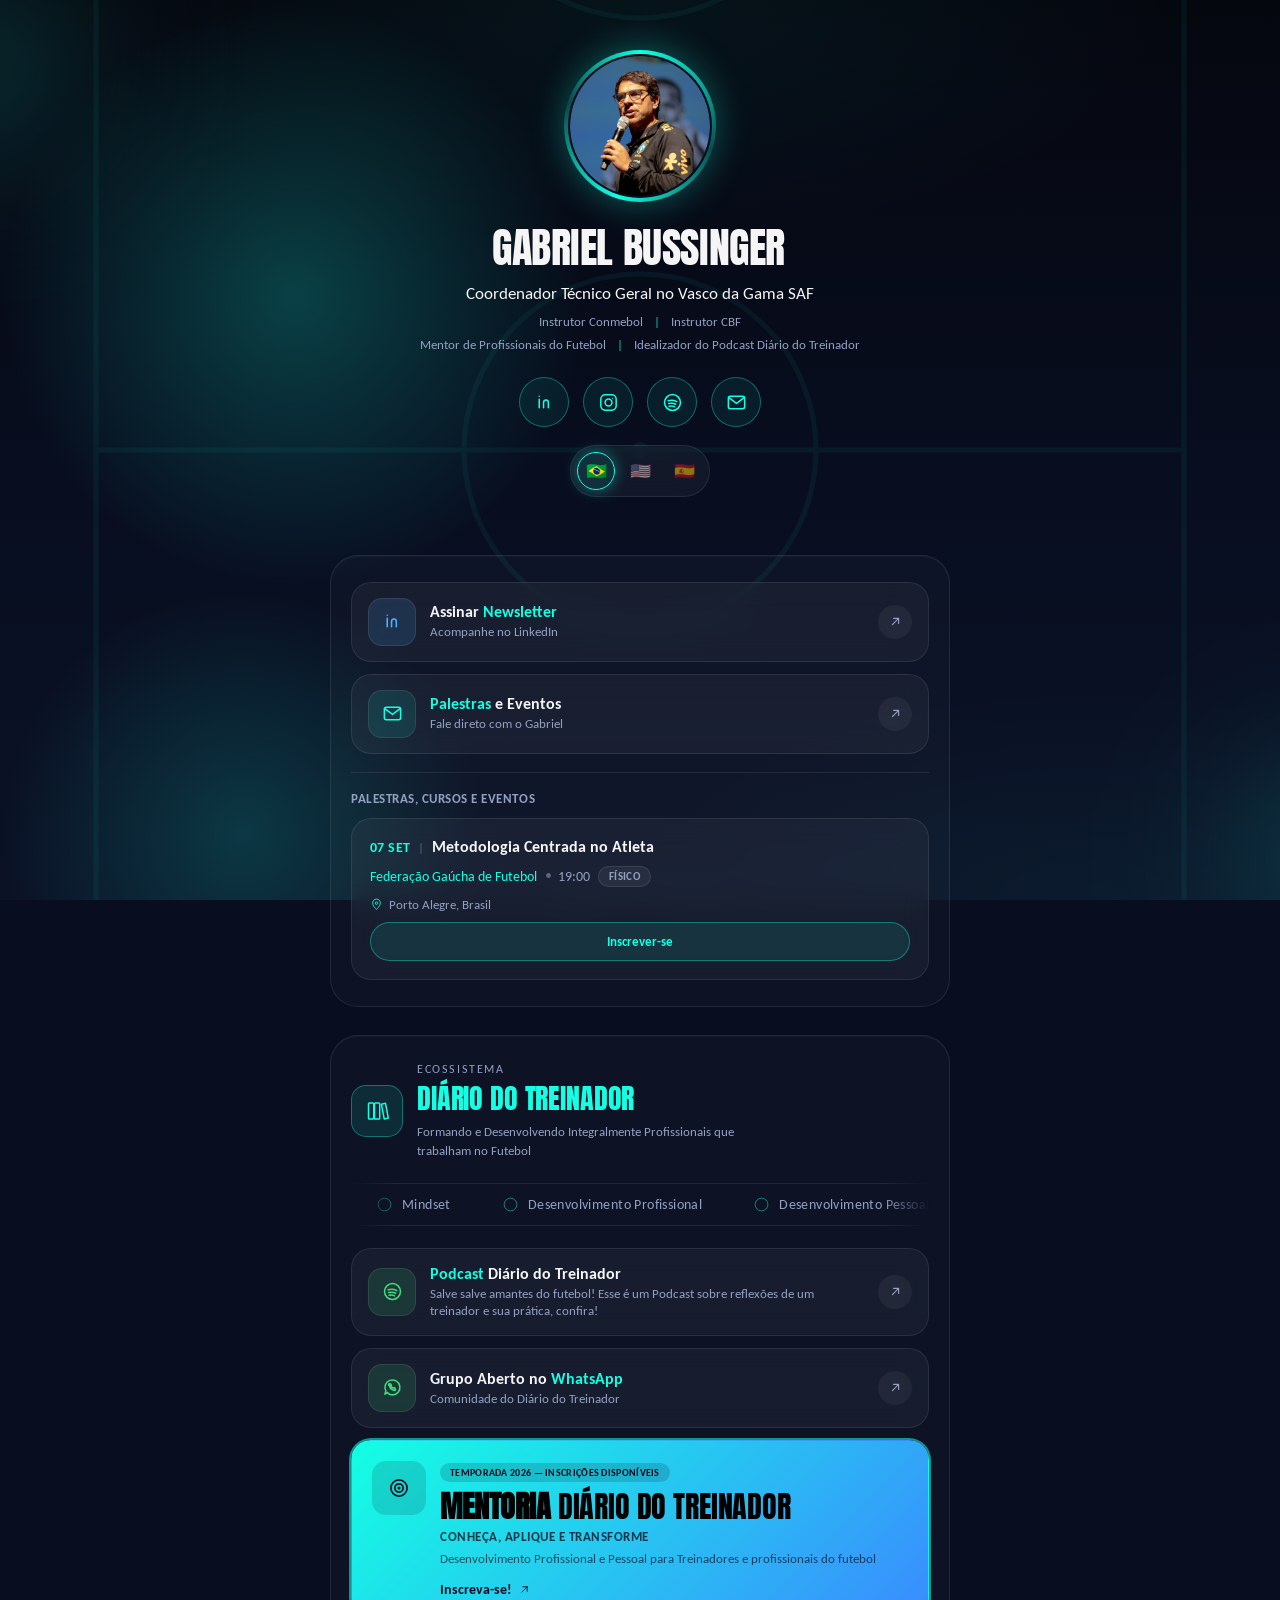
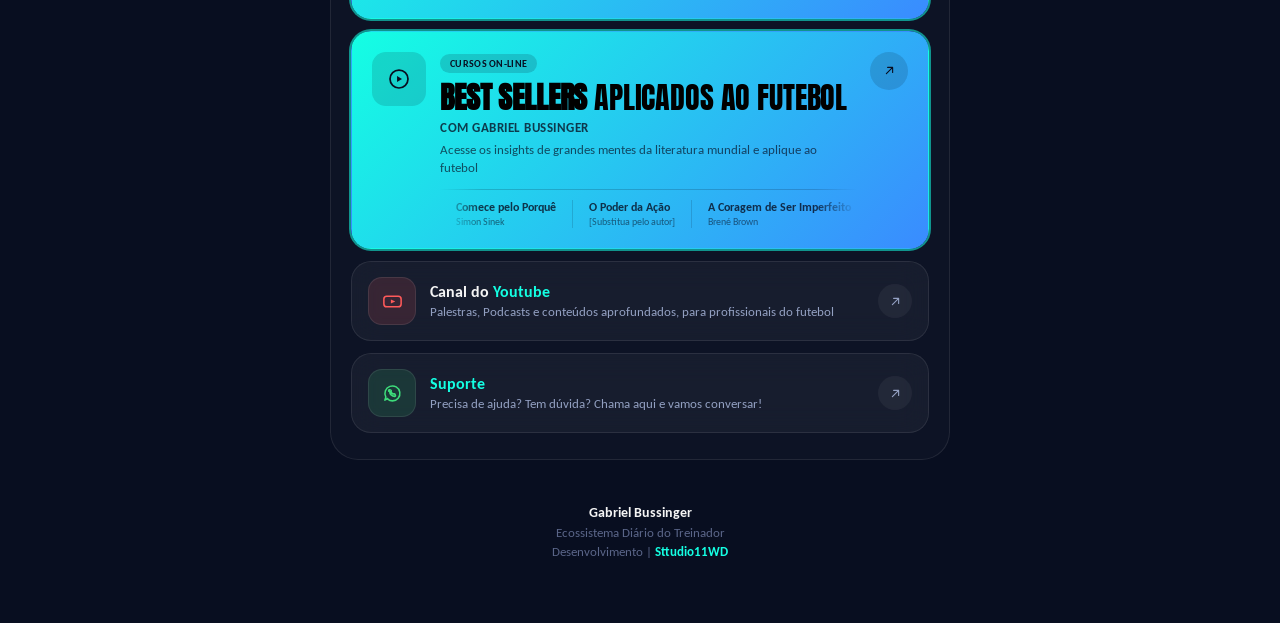
==== index.html @ 31fad149 "Add theme color meta tag to index.html" ====
<!DOCTYPE html>
<html lang="pt-BR">
<head>
<meta charset="UTF-8" />
<meta name="viewport" content="width=device-width, initial-scale=1.0" />
<meta name="theme-color" content="#14ffe3" />
<title>Gabriel Bussinger | Diário do Treinador</title>
<meta name="description" content="Gabriel Bussinger — Coordenador Técnico Geral, instrutor CONMEBOL/CBF e idealizador do Ecossistema Diário do Treinador. Mentoria, cursos e conteúdos para treinadores de futebol." />

<!-- Favicon -->
<link rel="icon" type="image/x-icon" href="images/favicon.ico" />
<link rel="icon" type="image/png" sizes="16x16" href="images/favicon-16.png" />
<link rel="icon" type="image/png" sizes="32x32" href="images/favicon-32.png" />
<link rel="icon" type="image/png" sizes="48x48" href="images/favicon-48.png" />
<link rel="icon" type="image/png" sizes="256x256" href="images/favicon.png" />
<link rel="apple-touch-icon" sizes="180x180" href="images/apple-touch-icon.png" />

<!-- Compartilhamento (WhatsApp, Instagram, Facebook, etc.) -->
<meta property="og:type" content="website" />
<meta property="og:site_name" content="Diário do Treinador" />
<meta property="og:title" content="Gabriel Bussinger | Diário do Treinador" />
<meta property="og:description" content="Educação, evolução e desenvolvimento integral de treinadores e profissionais do futebol. Mentoria, cursos e conteúdos com Gabriel Bussinger." />
<meta property="og:image" content="https://diariodotreinador.com.br/images/og-share.jpg" />
<meta property="og:image:width" content="1200" />
<meta property="og:image:height" content="630" />
<meta property="og:url" content="https://diariodotreinador.com.br/" />
<meta property="og:locale" content="pt_BR" />

<!-- Compartilhamento (X/Twitter) -->
<meta name="twitter:card" content="summary_large_image" />
<meta name="twitter:title" content="Gabriel Bussinger | Diário do Treinador" />
<meta name="twitter:description" content="Educação, evolução e desenvolvimento integral de treinadores e profissionais do futebol." />
<meta name="twitter:image" content="https://diariodotreinador.com.br/images/og-share.jpg" />

<link rel="preconnect" href="https://fonts.googleapis.com">
<link rel="preconnect" href="https://fonts.gstatic.com" crossorigin>
<link href="https://fonts.googleapis.com/css2?family=Anton&family=Carlito:ital,wght@0,400;0,700;1,400&display=swap" rel="stylesheet">

<link rel="stylesheet" href="css/style.css" />
</head>
<body>

  <div class="flow-bg" aria-hidden="true">
    <svg class="pitch-svg" viewBox="0 0 800 1200" preserveAspectRatio="xMidYMid slice" xmlns="http://www.w3.org/2000/svg">
      <rect x="60" y="40" width="680" height="1120" rx="4" fill="none" stroke="currentColor" stroke-width="3.2"/>
      <line x1="60" y1="600" x2="740" y2="600" stroke="currentColor" stroke-width="3.2"/>
      <circle cx="400" cy="600" r="110" fill="none" stroke="currentColor" stroke-width="3.2"/>
      <circle cx="400" cy="600" r="5" fill="currentColor"/>
      <!-- área grande superior -->
      <rect x="220" y="40" width="360" height="180" fill="none" stroke="currentColor" stroke-width="3.2"/>
      <rect x="310" y="40" width="180" height="70" fill="none" stroke="currentColor" stroke-width="3.2"/>
      <path d="M290 220 A110 110 0 0 0 510 220" fill="none" stroke="currentColor" stroke-width="3.2"/>
      <circle cx="400" cy="160" r="5" fill="currentColor"/>
      <!-- área grande inferior -->
      <rect x="220" y="980" width="360" height="180" fill="none" stroke="currentColor" stroke-width="3.2"/>
      <rect x="310" y="1090" width="180" height="70" fill="none" stroke="currentColor" stroke-width="3.2"/>
      <path d="M290 980 A110 110 0 0 1 510 980" fill="none" stroke="currentColor" stroke-width="3.2"/>
      <circle cx="400" cy="1040" r="5" fill="currentColor"/>
      <!-- escanteios -->
      <path d="M60 65 A25 25 0 0 0 85 40" fill="none" stroke="currentColor" stroke-width="3"/>
      <path d="M715 40 A25 25 0 0 0 740 65" fill="none" stroke="currentColor" stroke-width="3"/>
      <path d="M740 1135 A25 25 0 0 0 715 1160" fill="none" stroke="currentColor" stroke-width="3"/>
      <path d="M85 1160 A25 25 0 0 0 60 1135" fill="none" stroke="currentColor" stroke-width="3"/>
    </svg>
    <div class="pitch-light pitch-light-1"></div>
    <div class="pitch-light pitch-light-2"></div>
    <div class="bg-video-overlay"></div>
    <div class="light-orb light-orb-1"></div>
    <div class="light-orb light-orb-2"></div>
    <div class="light-orb light-orb-3"></div>
  </div>

  <main class="page">

    <!-- ================= PAINEL 1 — GABRIEL BUSSINGER ================= -->
    <section class="hero-v2">
      <div class="avatar-wrap">
        <div class="avatar-ring"></div>
        <img id="hero-avatar" class="avatar-img" src="" alt="Gabriel Bussinger" />
      </div>

      <h1 id="hero-nome"></h1>
      <div class="role-lines" id="hero-roles"></div>

      <div class="social-row" id="social-row"></div>

      <div class="lang-switcher" id="lang-switcher" aria-label="Selecionar idioma"></div>
    </section>

    <!-- ================= BLOCO — NEWSLETTER + PALESTRAS + AGENDA (uma única caixa, sem título) ================= -->
    <section class="content-panel">
      <ul class="link-list" id="grupo1-lista"></ul>
      <p class="agenda-heading" id="agenda-heading">Palestras, Cursos e Eventos</p>
      <ul class="agenda-list" id="agenda-lista"></ul>
    </section>

    <!-- ================= PAINEL 2 — DIÁRIO DO TREINADOR ================= -->
    <section class="content-panel diario-panel">
      <div class="diario-header">
        <div class="diario-logo" id="diario-logo"><svg viewBox="0 0 24 24" fill="none" stroke="currentColor" stroke-width="1.5"><rect x="3.5" y="4" width="5.2" height="16" rx="0.8"/><rect x="9.5" y="4" width="5.2" height="16" rx="0.8"/><path d="M16.4 5.2l4.1-0.9 2.8 14.7-4.1 0.9z" stroke-linejoin="round"/></svg></div>
        <div>
          <span class="diario-eyebrow" id="diario-eyebrow">Ecossistema</span>
          <span class="diario-title" id="grupo2-titulo"></span>
          <p class="diario-slogan" id="grupo2-slogan"></p>
        </div>
      </div>

      <div class="brand-strip" aria-hidden="true">
        <div class="brand-track" id="brand-track"></div>
      </div>

      <ul class="link-list" id="grupo2-lista"></ul>
    </section>

    <footer class="site-footer">
      <strong id="footer-nome"></strong>
      <span id="footer-ecossistema"></span>
      <span id="footer-dev"></span>
    </footer>

  </main>

  <script src="data/links.js"></script>
  <script src="js/icons.js"></script>
  <script src="js/main.js"></script>
</body>
</html>
---- css/style.css ----
/* ==========================================================================
   DIÁRIO DO TREINADOR — Design tokens
   ========================================================================== */
:root {
  --bg: #080e20;
  --bg-1: #0b1226;
  --bg-2: #0e1730;
  --accent: #14ffe3;
  --accent-dim: rgba(20, 255, 227, 0.14);
  --accent-line: rgba(20, 255, 227, 0.35);
  --accent2: #3a8bff;
  --support: #f5f5f5;
  --muted: #93a0c2;
  --muted-dim: #5a6588;
  --border: rgba(245, 245, 245, 0.09);
  --glass: rgba(245, 245, 245, 0.045);
  --glass-hover: rgba(245, 245, 245, 0.08);

  /* Anton nos títulos (condensada, moderna, alto impacto).
     Carlito nos demais textos. */
  --font-display: "Anton", "Carlito", sans-serif;
  --font-tag: "Anton", "Carlito", sans-serif;
  --font-body: "Carlito", sans-serif;
  --font-accent: "Instrument Serif", serif;

  --col-max: 620px;
  --radius: 20px;
  --ease: cubic-bezier(0.22, 1, 0.36, 1);
}

/* ==========================================================================
   Reset
   ========================================================================== */
*, *::before, *::after { box-sizing: border-box; }
html { scroll-behavior: smooth; }
body {
  margin: 0;
  background: var(--bg);
  color: var(--support);
  font-family: var(--font-body);
  -webkit-font-smoothing: antialiased;
  overflow-x: hidden;
}
img { max-width: 100%; display: block; }
a { color: inherit; text-decoration: none; }
button { font: inherit; }

::selection { background: var(--accent); color: var(--bg); }

:focus-visible {
  outline: 2px solid var(--accent);
  outline-offset: 3px;
  border-radius: 8px;
}

@media (prefers-reduced-motion: reduce) {
  *, *::before, *::after {
    animation-duration: 0.001ms !important;
    animation-iteration-count: 1 !important;
    transition-duration: 0.001ms !important;
    scroll-behavior: auto !important;
  }
}

/* ==========================================================================
   Fundo — linhas onduladas animadas (flow field), estilo referência
   ========================================================================== */
.flow-bg {
  position: fixed;
  inset: 0;
  z-index: 0;
  pointer-events: none;
  background:
    radial-gradient(ellipse 70% 45% at 50% 0%, rgba(20,255,227,0.05), transparent 60%),
    radial-gradient(ellipse 60% 40% at 85% 100%, rgba(20,255,227,0.04), transparent 60%),
    linear-gradient(180deg, #05070f 0%, var(--bg) 55%, var(--bg-1) 100%);
  overflow: hidden;
}
.pitch-svg {
  position: absolute;
  inset: 0;
  width: 100%;
  height: 100%;
  color: var(--accent);
  opacity: 0.05;
}
.pitch-light {
  position: absolute;
  width: 26vw;
  height: 34vh;
  max-width: 340px;
  max-height: 420px;
  border-radius: 50%;
  filter: blur(70px);
  mix-blend-mode: screen;
  background: radial-gradient(ellipse, rgba(20, 255, 227, 0.28), rgba(20, 255, 227, 0.06) 45%, transparent 72%);
  pointer-events: none;
}
.pitch-light-1 {
  top: -10%;
  left: -15%;
  animation: pitchSweep1 26s ease-in-out infinite;
}
.pitch-light-2 {
  bottom: -12%;
  right: -18%;
  animation: pitchSweep2 32s ease-in-out infinite;
}
@keyframes pitchSweep1 {
  0%   { transform: translate(0, 0); }
  50%  { transform: translate(55vw, 55vh); }
  100% { transform: translate(0, 0); }
}
@keyframes pitchSweep2 {
  0%   { transform: translate(0, 0); }
  50%  { transform: translate(-50vw, -50vh); }
  100% { transform: translate(0, 0); }
}
  position: absolute;
  inset: 0;
  background:
    radial-gradient(ellipse 80% 55% at 50% 20%, rgba(8,14,32,0.35), transparent 65%),
    linear-gradient(180deg, #05070f 0%, var(--bg) 30%, rgba(11,18,38,0.55) 70%, var(--bg-1) 100%);
}
.light-orb {
  position: absolute;
  border-radius: 50%;
  filter: blur(60px);
  pointer-events: none;
  mix-blend-mode: screen;
  will-change: transform;
}
.light-orb-1 {
  width: 46vw;
  height: 46vw;
  max-width: 620px;
  max-height: 620px;
  top: -12%;
  left: 2%;
  background: radial-gradient(circle, rgba(20, 255, 227, 0.22), transparent 70%);
  animation: orbMove1 24s ease-in-out infinite;
}
.light-orb-2 {
  width: 38vw;
  height: 38vw;
  max-width: 520px;
  max-height: 520px;
  top: 38%;
  right: -8%;
  background: radial-gradient(circle, rgba(20, 255, 227, 0.16), transparent 70%);
  animation: orbMove2 30s ease-in-out infinite;
}
.light-orb-3 {
  width: 42vw;
  height: 42vw;
  max-width: 560px;
  max-height: 560px;
  bottom: -14%;
  left: 24%;
  background: radial-gradient(circle, rgba(20, 255, 227, 0.14), transparent 70%);
  animation: orbMove3 27s ease-in-out infinite;
}
@keyframes orbMove1 {
  0%, 100% { transform: translate(0, 0) scale(1); opacity: 0.55; }
  50%      { transform: translate(4vw, 3vw) scale(1.12); opacity: 0.85; }
}
@keyframes orbMove2 {
  0%, 100% { transform: translate(0, 0) scale(1); opacity: 0.5; }
  50%      { transform: translate(-3vw, -4vw) scale(1.1); opacity: 0.8; }
}
@keyframes orbMove3 {
  0%, 100% { transform: translate(0, 0) scale(1); opacity: 0.45; }
  50%      { transform: translate(3vw, -3vw) scale(1.08); opacity: 0.75; }
}

/* ==========================================================================
   Seletor de idiomas — botão único em glassmorphism, com as 3 bandeiras dentro
   ========================================================================== */
.lang-switcher {
  display: inline-flex;
  align-items: center;
  gap: 6px;
  padding: 6px;
  margin: 0 auto 30px;
  border-radius: 999px;
  background: rgba(245, 245, 245, 0.045);
  border: 1px solid var(--border);
  backdrop-filter: blur(14px);
  -webkit-backdrop-filter: blur(14px);
  animation: heroIn 1s var(--ease) 0.22s both;
}
.lang-option {
  position: relative;
  width: 38px;
  height: 38px;
  border-radius: 50%;
  padding: 0;
  display: flex;
  align-items: center;
  justify-content: center;
  background: transparent;
  border: 1.5px solid transparent;
  cursor: pointer;
  transition: border-color 0.25s var(--ease), background 0.25s var(--ease), box-shadow 0.25s var(--ease);
}
.lang-flag {
  width: 100%;
  height: 100%;
  border-radius: 50%;
  display: flex;
  align-items: center;
  justify-content: center;
  font-size: 17px;
  line-height: 1;
  overflow: hidden;
  opacity: 0.55;
  transition: opacity 0.25s var(--ease);
}
.lang-option:hover .lang-flag { opacity: 0.85; }
.lang-option.is-active {
  border-color: var(--accent);
  background: rgba(20, 255, 227, 0.1);
  box-shadow: 0 0 14px 1px rgba(20, 255, 227, 0.35);
}
.lang-option.is-active .lang-flag { opacity: 1; }

/* ==========================================================================
   Layout shell
   ========================================================================== */
.page {
  position: relative;
  z-index: 1;
  min-height: 100vh;
  display: flex;
  flex-direction: column;
  align-items: center;
  padding: 56px 24px 64px;
}

/* ==========================================================================
   Hero v2 — avatar circular + pill + nome + bio + ícones sociais
   ========================================================================== */
.hero-v2 {
  width: 100%;
  max-width: 560px;
  display: flex;
  flex-direction: column;
  align-items: center;
  text-align: center;
}

.avatar-wrap {
  position: relative;
  width: 140px;
  height: 140px;
  margin: 0 auto 22px;
}
.avatar-ring {
  position: absolute;
  inset: -6px;
  border-radius: 50%;
  background: conic-gradient(from 0deg, var(--accent), rgba(20,255,227,0.15) 30%, var(--accent) 55%, rgba(20,255,227,0.1) 80%, var(--accent) 100%);
  animation: ringSpin 6s linear infinite;
  filter: drop-shadow(0 0 18px rgba(20, 255, 227, 0.35));
}
.avatar-ring::after {
  content: "";
  position: absolute;
  inset: 4px;
  border-radius: 50%;
  background: var(--bg);
}
@keyframes ringSpin {
  to { transform: rotate(360deg); }
}
.avatar-img {
  position: absolute;
  inset: 0;
  width: 100%;
  height: 100%;
  border-radius: 50%;
  object-fit: contain;
  object-position: 50% 50%;
  animation: heroIn 1s var(--ease) both;
}
@keyframes heroIn {
  from { opacity: 0; transform: translateY(14px) scale(0.96); }
  to   { opacity: 1; transform: translateY(0) scale(1); }
}

.hero-v2 h1 {
  font-family: var(--font-display);
  font-weight: 400;
  font-size: clamp(30px, 7vw, 42px);
  line-height: 1.15;
  letter-spacing: -0.01em;
  text-transform: uppercase;
  white-space: nowrap;
  margin: 0 0 6px;
  padding: 6px 4px 4px 0;
  color: var(--support);
  animation: heroIn 1s var(--ease) 0.1s both;
}

/* Linhas de papéis/credenciais do Gabriel (3 linhas fixas) */
.role-lines {
  max-width: 480px;
  margin: 0 0 22px;
  animation: heroIn 1s var(--ease) 0.15s both;
}
.role-line {
  margin: 0 0 4px;
  color: var(--muted);
  font-size: 12.5px;
  line-height: 1.5;
}
.role-line:last-child { margin-bottom: 0; }
.role-line.is-primary {
  color: var(--support);
  font-size: 17px;
  font-weight: 500;
  line-height: 1.4;
  margin-bottom: 7px;
}
.role-line .sep {
  color: var(--accent);
  margin: 0 8px;
  opacity: 0.8;
}

/* Ícones sociais (topo) — ciano, maiores */
.social-row {
  display: flex;
  align-items: center;
  gap: 14px;
  margin-bottom: 18px;
  animation: heroIn 1s var(--ease) 0.2s both;
}
.social-btn {
  width: 50px;
  height: 50px;
  border-radius: 50%;
  display: flex;
  align-items: center;
  justify-content: center;
  background: rgba(20, 255, 227, 0.07);
  border: 1px solid var(--accent-line);
  color: var(--accent);
  transition: transform 0.3s var(--ease), border-color 0.3s var(--ease), background 0.3s var(--ease), color 0.3s var(--ease);
}
.social-btn svg { width: 23px; height: 23px; }
.social-btn:hover {
  transform: translateY(-3px);
  border-color: var(--accent);
  background: var(--accent);
  color: var(--bg);
}

/* ==========================================================================
   Carrossel — faixa fina e contínua com as marcas
   ========================================================================== */
.brand-strip {
  width: 100%;
  max-width: 100%;
  margin: 20px 0 22px;
  padding: 12px 0;
  border-top: 1px solid var(--border);
  border-bottom: 1px solid var(--border);
  overflow: hidden;
  -webkit-mask-image: linear-gradient(90deg, transparent 0%, #000 8%, #000 92%, transparent 100%);
  mask-image: linear-gradient(90deg, transparent 0%, #000 8%, #000 92%, transparent 100%);
}
.brand-track {
  display: flex;
  align-items: center;
  width: max-content;
  animation: marquee 26s linear infinite;
}
.brand-track:hover { animation-play-state: paused; }
@keyframes marquee {
  from { transform: translateX(0); }
  to   { transform: translateX(-50%); }
}
.brand-item {
  display: flex;
  align-items: center;
  gap: 10px;
  padding: 0 26px;
  font-family: var(--font-body);
  font-weight: 500;
  font-size: 13.5px;
  letter-spacing: 0.03em;
  color: var(--muted);
  white-space: nowrap;
}
.brand-item .check-dot {
  width: 15px;
  height: 15px;
  flex: none;
  color: var(--accent);
}
.brand-item .check-dot svg { width: 100%; height: 100%; display: block; }
.brand-item .check-dot circle {
  fill: none;
  stroke: currentColor;
  stroke-width: 1.2;
  opacity: 0.5;
}
.brand-item .check-dot .tick {
  fill: none;
  stroke: currentColor;
  stroke-width: 1.8;
  stroke-linecap: round;
  stroke-linejoin: round;
  stroke-dasharray: 16;
  stroke-dashoffset: 16;
  animation: tickMark 2.6s ease-in-out infinite;
}
.brand-item:nth-of-type(2n) .check-dot .tick { animation-delay: 0.55s; }
.brand-item:nth-of-type(3n) .check-dot .tick { animation-delay: 1.1s; }
.brand-item:nth-of-type(4n) .check-dot .tick { animation-delay: 1.65s; }
@keyframes tickMark {
  0%   { stroke-dashoffset: 16; opacity: 0; }
  8%   { opacity: 1; }
  28%  { stroke-dashoffset: 0; }
  78%  { stroke-dashoffset: 0; opacity: 1; }
  92%  { opacity: 0; }
  100% { stroke-dashoffset: 16; opacity: 0; }
}

/* ==========================================================================
   Blocos de conteúdo — mesmo estilo visual do painel Diário do Treinador
   ========================================================================== */
.content-panel {
  width: 100%;
  max-width: var(--col-max);
  margin-top: 28px;
  padding: 26px 20px;
  border-radius: 28px;
  background: rgba(245, 245, 245, 0.025);
  border: 1px solid var(--border);
  box-shadow: inset 0 1px 0 rgba(255,255,255,0.03);
}
.panel-header {
  margin-bottom: 20px;
  display: flex;
  align-items: center;
  gap: 10px;
}
.panel-icon {
  flex: none;
  width: 52px;
  height: 52px;
  border-radius: 15px;
  display: flex;
  align-items: center;
  justify-content: center;
  background: rgba(20, 255, 227, 0.1);
  border: 1px solid var(--accent-line);
  color: var(--accent);
}
.panel-icon svg { width: 28px; height: 28px; }
.panel-title {
  display: block;
  font-family: var(--font-display);
  font-weight: 400;
  font-size: 27px;
  line-height: 1.2;
  padding: 4px 0 0;
  letter-spacing: -0.005em;
  text-transform: uppercase;
  color: var(--accent);
}
.panel-subtitle {
  margin: 2px 0 0;
  font-size: 13px;
  color: var(--muted);
}

/* ==========================================================================
   Agenda de próximos eventos
   ========================================================================== */
.agenda-heading {
  margin: 18px 0 12px;
  padding-top: 18px;
  border-top: 1px solid var(--border);
  font-family: var(--font-body);
  font-weight: 700;
  font-size: 13px;
  letter-spacing: 0.04em;
  text-transform: uppercase;
  color: var(--muted);
}
.agenda-heading:first-child {
  margin-top: 0;
  padding-top: 0;
  border-top: none;
}
.agenda-list {
  list-style: none;
  margin: 0;
  padding: 0;
  display: flex;
  flex-direction: column;
  gap: 16px;
}
.agenda-card {
  position: relative;
  display: flex;
  flex-direction: column;
  align-items: stretch;
  gap: 10px;
  padding: 18px 18px;
  border-radius: var(--radius);
  background: var(--glass);
  border: 1px solid var(--border);
  backdrop-filter: blur(14px);
  -webkit-backdrop-filter: blur(14px);
  text-align: left;
  opacity: 0;
  transform: translateY(22px) scale(0.98);
  transition:
    opacity 0.65s var(--ease),
    transform 0.65s var(--ease),
    background 0.35s var(--ease),
    border-color 0.35s var(--ease);
}
.agenda-card.is-visible {
  opacity: 1;
  transform: translateY(0) scale(1);
}
.agenda-card:hover {
  background: var(--glass-hover);
  border-color: var(--accent-line);
  transform: translateY(-2px);
}
.agenda-top {
  display: flex;
  align-items: baseline;
  flex-wrap: wrap;
  gap: 8px;
}
.agenda-date-inline {
  font-family: var(--font-body);
  font-weight: 700;
  font-size: 13.5px;
  letter-spacing: 0.03em;
  color: var(--accent);
  white-space: nowrap;
}
.agenda-sep {
  color: var(--muted-dim);
  font-size: 13px;
}
.agenda-top .tema {
  font-family: var(--font-body);
  font-weight: 600;
  font-size: 16px;
  color: var(--support);
  flex: 1;
  min-width: 0;
}
.agenda-meta {
  display: flex;
  align-items: center;
  flex-wrap: wrap;
  gap: 8px;
}
.agenda-meta .local {
  font-size: 13.5px;
  color: var(--accent);
}
.agenda-hora {
  display: inline-flex;
  align-items: center;
  gap: 6px;
  font-size: 13.5px;
  color: var(--muted);
}
.agenda-hora::before {
  content: "\2022";
  color: var(--muted-dim);
  line-height: 1;
}
.agenda-format {
  display: inline-flex;
  align-items: center;
  padding: 3px 10px;
  border-radius: 999px;
  background: rgba(245, 245, 245, 0.06);
  border: 1px solid var(--border);
  color: var(--muted);
  font-family: var(--font-body);
  font-weight: 600;
  font-size: 10.5px;
  letter-spacing: 0.03em;
  text-transform: uppercase;
}
.agenda-cidade {
  display: flex;
  align-items: center;
  gap: 6px;
  font-size: 12.5px;
  color: var(--muted);
}
.agenda-cidade svg {
  width: 13px;
  height: 13px;
  flex: none;
  color: var(--accent);
}
.agenda-btn-full {
  display: block;
  text-align: center;
  padding: 11px 14px;
  border-radius: 999px;
  background: rgba(20, 255, 227, 0.1);
  border: 1px solid var(--accent-line);
  color: var(--accent);
  font-family: var(--font-body);
  font-weight: 600;
  font-size: 13px;
  transition: background 0.3s var(--ease), transform 0.3s var(--ease);
}
.agenda-btn-full:hover {
  background: var(--accent);
  color: var(--bg);
  transform: translateY(-1px);
}

/* ==========================================================================
   Painel 2 — Diário do Treinador (visualmente delimitado)
   ========================================================================== */
.diario-panel {
  margin-top: 28px;
}
.diario-header {
  display: flex;
  align-items: center;
  gap: 14px;
  margin-bottom: 22px;
}
.diario-logo {
  flex: none;
  width: 52px;
  height: 52px;
  padding: 13px;
  border-radius: 15px;
  display: flex;
  align-items: center;
  justify-content: center;
  background: rgba(20, 255, 227, 0.1);
  border: 1px solid var(--accent-line);
  color: var(--accent);
}
.diario-logo svg { width: 100%; height: 100%; }
.diario-eyebrow {
  display: block;
  font-family: var(--font-body);
  font-weight: 300;
  font-size: 11.5px;
  letter-spacing: 0.14em;
  text-transform: uppercase;
  color: var(--muted);
  margin-bottom: 2px;
}
.diario-title {
  display: block;
  font-family: var(--font-display);
  font-weight: 400;
  font-size: 28px;
  line-height: 1.2;
  padding: 4px 0;
  letter-spacing: -0.005em;
  text-transform: uppercase;
  color: var(--accent);
  margin-bottom: 4px;
}
.diario-slogan {
  margin: 0;
  font-size: 13px;
  line-height: 1.45;
  color: var(--muted);
  max-width: 340px;
}

.link-list {
  list-style: none;
  margin: 0;
  padding: 0;
  display: flex;
  flex-direction: column;
  gap: 12px;
}
.destaques-list { margin-bottom: 14px; }

/* Item base (linha de link) */
.link-card {
  position: relative;
  display: flex;
  align-items: center;
  gap: 14px;
  padding: 15px 16px;
  border-radius: var(--radius);
  background: var(--glass);
  border: 1px solid var(--border);
  backdrop-filter: blur(14px);
  -webkit-backdrop-filter: blur(14px);
  overflow: hidden;
  opacity: 0;
  transform: translateY(22px) scale(0.98);
  transition:
    opacity 0.65s var(--ease),
    transform 0.65s var(--ease),
    background 0.35s var(--ease),
    border-color 0.35s var(--ease),
    box-shadow 0.35s var(--ease);
}
.link-card.is-visible {
  opacity: 1;
  transform: translateY(0) scale(1);
}
.link-card:hover,
.link-card:focus-visible {
  background: var(--glass-hover);
  border-color: var(--accent-line);
  transform: translateY(-2px);
  box-shadow: 0 10px 30px -14px rgba(20, 255, 227, 0.22);
}
.link-card::before {
  content: "";
  position: absolute;
  inset: 0;
  background: radial-gradient(200px 60px at var(--mx, 50%) var(--my, 50%), var(--accent-dim), transparent 70%);
  opacity: 0;
  transition: opacity 0.35s var(--ease);
  pointer-events: none;
}
.link-card:hover::before { opacity: 1; }
.link-card::after {
  content: "";
  position: absolute;
  top: 0;
  left: -60%;
  width: 40%;
  height: 100%;
  background: linear-gradient(115deg, transparent, rgba(245,245,245,0.10), transparent);
  transform: skewX(-18deg);
  transition: left 0.75s var(--ease);
  pointer-events: none;
}
.link-card:hover::after { left: 130%; }
.link-card:active { transform: translateY(0) scale(0.985); }

/* Cards em destaque — maiores e em cor diferenciada (ciano → azul) */
.link-card.is-featured {
  align-items: flex-start;
  background: linear-gradient(135deg, var(--accent) 0%, var(--accent2) 100%);
  border-color: transparent;
  padding: 20px 20px;
  box-shadow: 0 0 0 2px rgba(20, 255, 227, 0.55);
  animation: featuredGlow 2.6s ease-in-out infinite;
}
@keyframes featuredGlow {
  0%, 100% { box-shadow: 0 0 0 2px rgba(20, 255, 227, 0.35); }
  50%      { box-shadow: 0 0 0 2px rgba(20, 255, 227, 0.85); }
}
.link-card.is-featured .title {
  color: #000;
  font-family: var(--font-display);
  font-weight: 400;
  font-size: 30px;
  letter-spacing: -0.005em;
  text-transform: uppercase;
  line-height: 1.15;
  padding: 2px 0;
  display: block;
}
.link-card.is-featured .title .accent-word {
  color: #000;
}
.link-card.is-featured .subtitle {
  display: block;
  color: rgba(8, 14, 32, 0.78);
  font-family: var(--font-body);
  font-weight: 700;
  font-size: 12.5px;
  letter-spacing: 0.04em;
  text-transform: uppercase;
  margin-top: 3px;
}
.link-card.is-featured .desc { margin-top: 6px; }
.cta-line {
  display: inline-flex;
  align-items: center;
  gap: 6px;
  margin-top: 12px;
  color: var(--bg);
  font-family: var(--font-body);
  font-weight: 700;
  font-size: 13.5px;
}
.cta-line svg {
  width: 13px;
  height: 13px;
}

/* Mini carrossel interno (livros do Curso Best Seller) */
.mini-strip {
  display: block;
  width: 100%;
  margin-top: 12px;
  padding-top: 10px;
  border-top: 1px solid rgba(8, 14, 32, 0.18);
  overflow: hidden;
  -webkit-mask-image: linear-gradient(90deg, transparent 0%, #000 10%, #000 90%, transparent 100%);
  mask-image: linear-gradient(90deg, transparent 0%, #000 10%, #000 90%, transparent 100%);
}
.mini-track {
  display: flex;
  align-items: center;
  width: max-content;
  animation: miniMarquee 18s linear infinite;
}
.mini-item {
  display: flex;
  flex-direction: column;
  gap: 1px;
  padding: 0 16px;
  border-right: 1px solid rgba(8, 14, 32, 0.15);
  white-space: nowrap;
}
.mini-item:last-child { border-right: none; }
.mini-title {
  font-family: var(--font-body);
  font-weight: 700;
  font-size: 11.5px;
  color: rgba(8, 14, 32, 0.8);
}
.mini-autor {
  font-family: var(--font-body);
  font-weight: 400;
  font-size: 10px;
  color: rgba(8, 14, 32, 0.55);
}
@keyframes miniMarquee {
  from { transform: translateX(0); }
  to   { transform: translateX(-50%); }
}
.link-card.is-featured .desc  { color: rgba(8, 14, 32, 0.68); -webkit-line-clamp: 3; font-size: 13px; }
.link-card.is-featured .link-icon {
  background: rgba(8, 14, 32, 0.14);
  border-color: transparent;
  color: var(--bg);
  width: 54px;
  height: 54px;
}
.link-card.is-featured .link-icon svg { width: 26px; height: 26px; }
.link-badge {
  display: inline-flex;
  align-items: center;
  padding: 3px 10px;
  margin-bottom: 6px;
  border-radius: 999px;
  background: rgba(8, 14, 32, 0.16);
  color: var(--bg);
  font-family: var(--font-body);
  font-weight: 700;
  font-size: 10px;
  letter-spacing: 0.03em;
  text-transform: uppercase;
  width: fit-content;
}
.link-card.is-featured .link-arrow {
  background: rgba(8, 14, 32, 0.14);
  color: var(--bg);
  width: 38px;
  height: 38px;
}
.link-card.is-featured::before {
  background: radial-gradient(200px 60px at var(--mx, 50%) var(--my, 50%), rgba(255,255,255,0.25), transparent 70%);
}
.link-card.is-featured:hover {
  box-shadow: 0 14px 34px -14px rgba(58, 139, 255, 0.5);
}

.link-icon {
  flex: none;
  width: 48px;
  height: 48px;
  border-radius: 14px;
  display: flex;
  align-items: center;
  justify-content: center;
  background: rgba(245, 245, 245, 0.045);
  border: 1px solid var(--border);
  color: var(--accent);
  transition: transform 0.35s var(--ease);
}
.link-icon svg { width: 23px; height: 23px; }
.link-card:hover .link-icon { transform: scale(1.07) rotate(-4deg); }

.link-body { flex: 1; min-width: 0; text-align: left; }
.link-body .title {
  font-family: var(--font-body);
  font-weight: 600;
  font-size: 15.5px;
  color: var(--support);
}
.accent-word {
  color: var(--accent);
  font-weight: 700;
}
.link-card.is-featured .accent-word {
  color: var(--support);
}
.link-body .desc {
  font-size: 12.5px;
  color: var(--muted);
  margin-top: 2px;
  display: -webkit-box;
  -webkit-line-clamp: 2;
  -webkit-box-orient: vertical;
  overflow: hidden;
  line-height: 1.4;
}

.link-arrow {
  flex: none;
  width: 34px;
  height: 34px;
  border-radius: 50%;
  display: flex;
  align-items: center;
  justify-content: center;
  background: rgba(245, 245, 245, 0.05);
  color: var(--muted);
  transition: transform 0.35s var(--ease), color 0.35s var(--ease), background 0.35s var(--ease);
}
.link-arrow svg { width: 15px; height: 15px; }
.link-card:hover .link-arrow {
  transform: translate(2px, -2px) scale(1.05);
  color: var(--accent);
  background: rgba(20, 255, 227, 0.1);
}
.link-card.is-featured:hover .link-arrow {
  color: var(--bg);
  background: rgba(8, 14, 32, 0.22);
}

/* ==========================================================================
   Footer
   ========================================================================== */
.site-footer {
  margin-top: 44px;
  text-align: center;
  display: flex;
  flex-direction: column;
  gap: 4px;
}
.site-footer strong {
  font-family: var(--font-body);
  font-weight: 700;
  font-size: 13.5px;
  color: var(--support);
}
.site-footer span {
  font-size: 12.5px;
  color: var(--muted-dim);
}
.site-footer a {
  color: var(--accent);
  font-weight: 700;
  transition: opacity 0.25s var(--ease);
}
.site-footer a:hover { opacity: 0.75; }

/* ==========================================================================
   Responsivo
   ========================================================================== */
@media (max-width: 640px) {
  .page { padding-top: 44px; }
  .avatar-wrap { width: 128px; height: 128px; }
  .hero-v2 h1 { font-size: 32px; }

  /* Cabeçalho "Diário do Treinador": ícone e textos centralizados no mobile */
  .diario-header {
    flex-direction: column;
    align-items: center;
    text-align: center;
    gap: 10px;
  }
  .diario-eyebrow,
  .diario-title,
  .diario-slogan {
    display: block;
    text-align: center;
  }
  .pitch-light { width: 70vw; height: 40vh; filter: blur(50px); }

  /* Títulos dos botões normais: tenta caber numa linha, mas se não couber
     quebra em 2 linhas por completo (nunca corta com "...") */
  .link-icon { width: 42px; height: 42px; border-radius: 12px; }
  .link-icon svg { width: 20px; height: 20px; }
  .link-card { padding: 13px 14px; gap: 12px; }
  .link-body .title {
    font-size: 13.5px;
    display: block;
    max-width: 100%;
    white-space: normal;
    overflow: visible;
    text-overflow: unset;
  }

  /* Cards em destaque (Mentoria/Best Seller) mais compactos — título nunca corta,
     reduz a fonte pra caber ao invés de usar reticências */
  .link-card.is-featured { padding: 16px; }
  .link-card.is-featured .link-icon { width: 44px; height: 44px; }
  .link-card.is-featured .link-icon svg { width: 21px; height: 21px; }
  .link-badge { font-size: 9px; padding: 2px 8px; }
  .link-card.is-featured .title {
    font-size: 19px;
    line-height: 1.18;
    white-space: normal;
    display: block;
    overflow: visible;
    text-overflow: unset;
  }
  .link-card.is-featured .subtitle { font-size: 11px; }
  .link-card.is-featured .desc { font-size: 11.5px; -webkit-line-clamp: 2; }
  .cta-line { font-size: 12.5px; margin-top: 8px; }
  .mini-strip { margin-top: 8px; padding-top: 8px; }
  .mini-title { font-size: 10.5px; }
  .mini-autor { font-size: 9px; }
}
@media (max-width: 380px) {
  .page { padding-left: 16px; padding-right: 16px; }
  .link-card { padding: 13px; }
  .link-body .title { font-size: 12.5px; }
  .link-card.is-featured .title { font-size: 17px; }
}
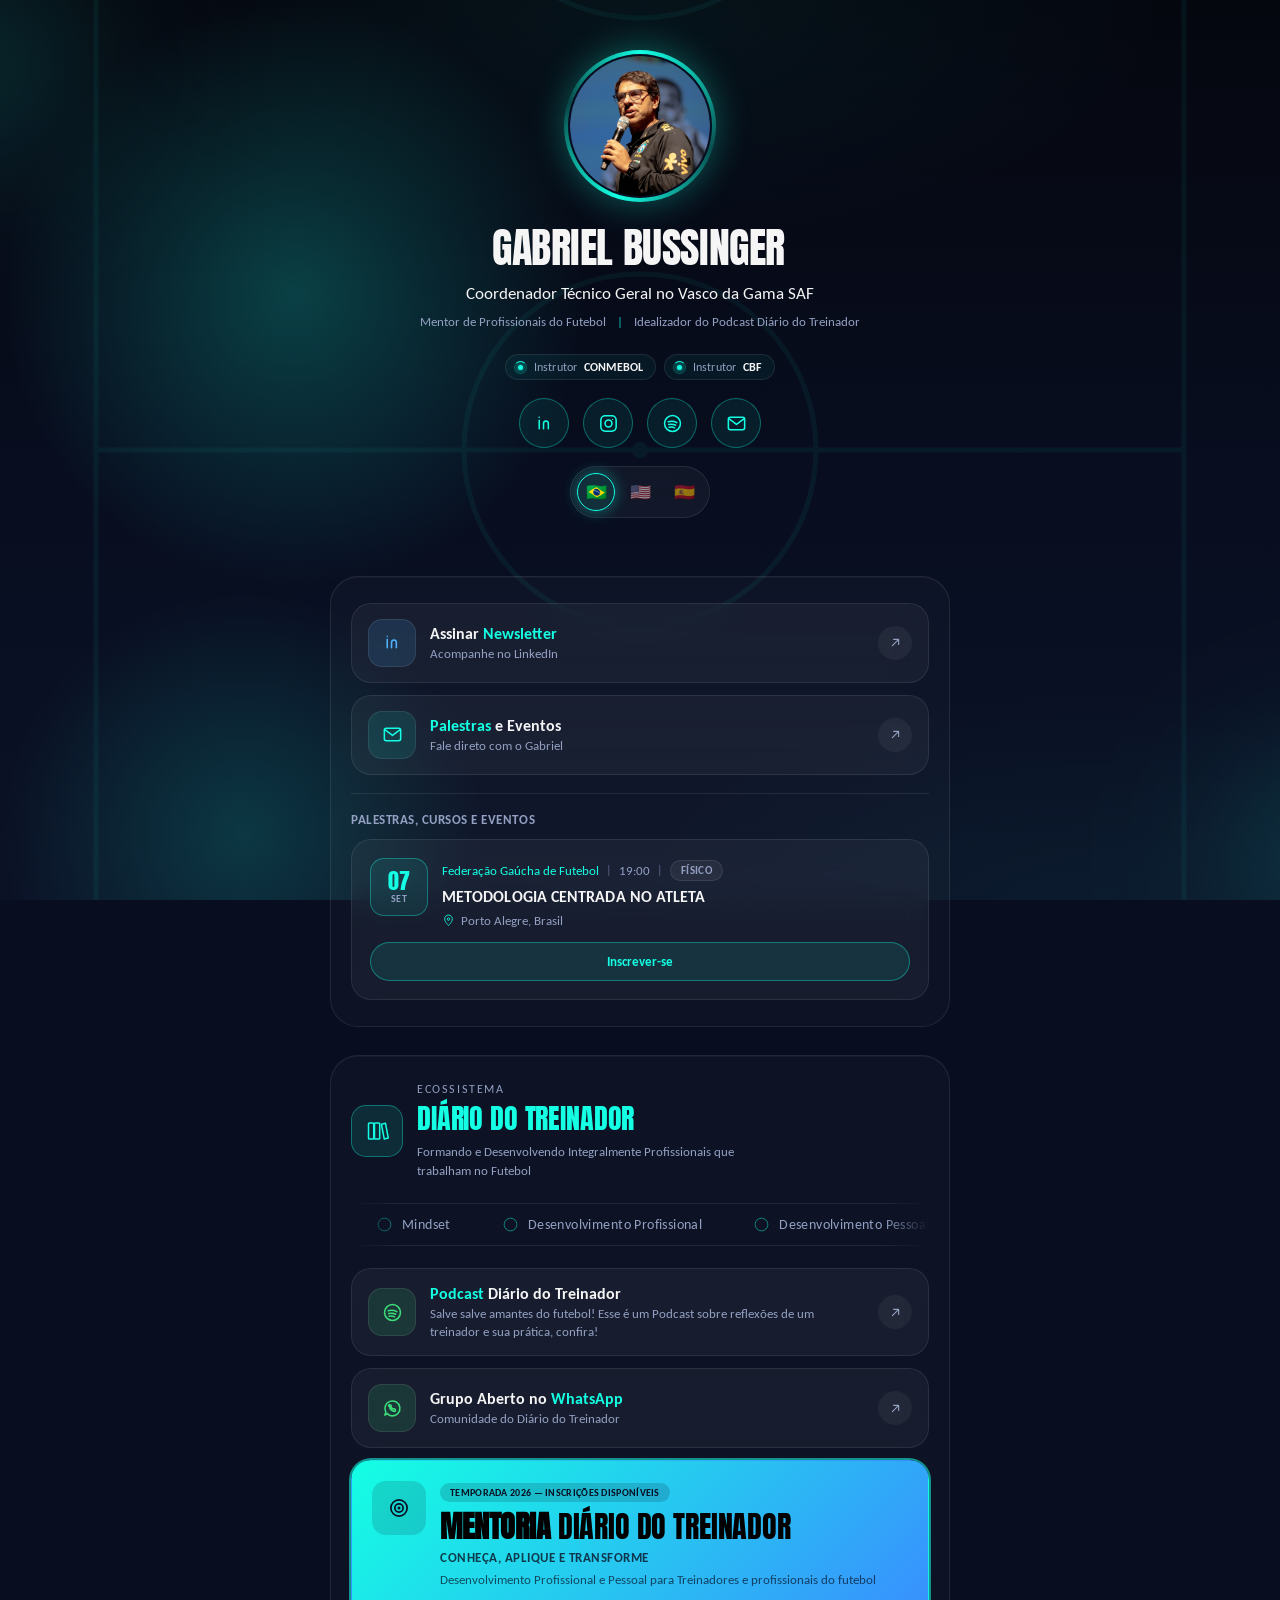
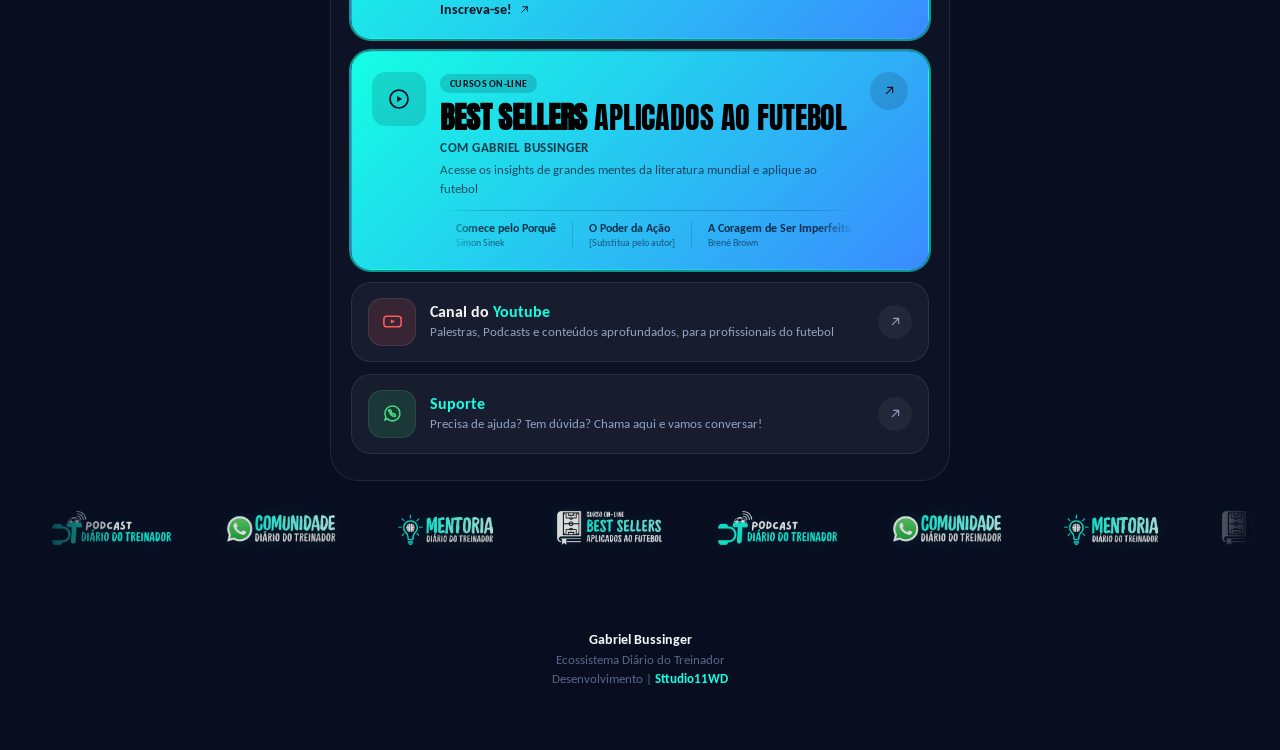
==== commit 401c78bd: "Add files via upload" ====
--- a/index.html
+++ b/index.html
@@ -81,6 +81,7 @@
 
       <h1 id="hero-nome"></h1>
       <div class="role-lines" id="hero-roles"></div>
+      <div class="cred-badges" id="cred-badges"></div>
 
       <div class="social-row" id="social-row"></div>
 
@@ -112,6 +113,10 @@
       <ul class="link-list" id="grupo2-lista"></ul>
     </section>
 
+    <div class="brand-carousel" aria-hidden="true">
+      <div class="brand-carousel-track" id="brand-carousel-track"></div>
+    </div>
+
     <footer class="site-footer">
       <strong id="footer-nome"></strong>
       <span id="footer-ecossistema"></span>
--- a/css/style.css
+++ b/css/style.css
@@ -328,6 +328,65 @@
   opacity: 0.8;
 }
 
+.cred-badges {
+  display: flex;
+  align-items: center;
+  justify-content: center;
+  flex-wrap: wrap;
+  gap: 8px;
+  margin: 0 0 18px;
+  animation: heroIn 1s var(--ease) 0.18s both;
+}
+.cred-badge {
+  display: inline-flex;
+  align-items: center;
+  gap: 7px;
+  padding: 5px 12px 5px 8px;
+  border-radius: 999px;
+  background: rgba(20, 255, 227, 0.05);
+  border: 1px solid var(--border);
+  font-family: var(--font-body);
+  font-size: 11.5px;
+  color: var(--muted);
+  letter-spacing: 0.01em;
+}
+.cred-badge strong {
+  color: var(--support);
+  font-weight: 700;
+}
+.cred-indicator {
+  position: relative;
+  width: 13px;
+  height: 13px;
+  flex: none;
+  display: flex;
+  align-items: center;
+  justify-content: center;
+}
+.cred-ring {
+  position: absolute;
+  inset: 0;
+  border-radius: 50%;
+  border: 1px solid rgba(20, 255, 227, 0.22);
+  border-top-color: var(--accent);
+  animation: credSpin 2.4s linear infinite;
+}
+.cred-dot {
+  width: 5px;
+  height: 5px;
+  border-radius: 50%;
+  background: var(--accent);
+  box-shadow: 0 0 4px 1px rgba(20, 255, 227, 0.6);
+  animation: credBlink 1.7s ease-in-out infinite;
+}
+@keyframes credSpin {
+  to { transform: rotate(360deg); }
+}
+@keyframes credBlink {
+  0%, 100% { opacity: 1; }
+  50% { opacity: 0.25; }
+}
+
 /* Ícones sociais (topo) — ciano, maiores */
 .social-row {
   display: flex;
@@ -509,7 +568,7 @@
   display: flex;
   flex-direction: column;
   align-items: stretch;
-  gap: 10px;
+  gap: 14px;
   padding: 18px 18px;
   border-radius: var(--radius);
   background: var(--glass);
@@ -536,51 +595,63 @@
 }
 .agenda-top {
   display: flex;
-  align-items: baseline;
-  flex-wrap: wrap;
-  gap: 8px;
-}
-.agenda-date-inline {
+  align-items: flex-start;
+  gap: 14px;
+}
+.agenda-date {
+  flex: none;
+  width: 58px;
+  height: 58px;
+  border-radius: 14px;
+  background: rgba(20, 255, 227, 0.08);
+  border: 1px solid var(--accent-line);
+  display: flex;
+  flex-direction: column;
+  align-items: center;
+  justify-content: center;
+  line-height: 1.1;
+}
+.agenda-date .dia {
+  font-family: var(--font-display);
+  font-weight: 400;
+  font-size: 22px;
+  color: var(--accent);
+}
+.agenda-date .mes {
   font-family: var(--font-body);
   font-weight: 700;
-  font-size: 13.5px;
-  letter-spacing: 0.03em;
-  color: var(--accent);
-  white-space: nowrap;
+  font-size: 10px;
+  letter-spacing: 0.06em;
+  color: var(--muted);
+  text-transform: uppercase;
+}
+.agenda-info {
+  flex: 1;
+  min-width: 0;
+  display: flex;
+  flex-direction: column;
+  gap: 6px;
+  padding-top: 2px;
 }
 .agenda-sep {
   color: var(--muted-dim);
-  font-size: 13px;
-}
-.agenda-top .tema {
-  font-family: var(--font-body);
-  font-weight: 600;
-  font-size: 16px;
-  color: var(--support);
-  flex: 1;
-  min-width: 0;
+  font-size: 12px;
 }
 .agenda-meta {
   display: flex;
   align-items: center;
   flex-wrap: wrap;
-  gap: 8px;
+  gap: 7px;
 }
 .agenda-meta .local {
-  font-size: 13.5px;
+  font-size: 12.5px;
   color: var(--accent);
 }
 .agenda-hora {
   display: inline-flex;
   align-items: center;
-  gap: 6px;
-  font-size: 13.5px;
-  color: var(--muted);
-}
-.agenda-hora::before {
-  content: "\2022";
-  color: var(--muted-dim);
-  line-height: 1;
+  font-size: 12.5px;
+  color: var(--muted);
 }
 .agenda-format {
   display: inline-flex;
@@ -595,6 +666,15 @@
   font-size: 10.5px;
   letter-spacing: 0.03em;
   text-transform: uppercase;
+}
+.agenda-info .tema {
+  font-family: var(--font-body);
+  font-weight: 700;
+  font-size: 16px;
+  line-height: 1.25;
+  letter-spacing: 0.005em;
+  text-transform: uppercase;
+  color: var(--support);
 }
 .agenda-cidade {
   display: flex;
@@ -947,6 +1027,36 @@
   color: var(--bg);
   background: rgba(8, 14, 32, 0.22);
 }
+
+/* ==========================================================================
+   Carrossel de marcas (rodapé)
+   ========================================================================== */
+.brand-carousel {
+  width: 100%;
+  max-width: 100%;
+  margin: 12px 0 24px;
+  padding: 18px 0;
+  overflow: hidden;
+  -webkit-mask-image: linear-gradient(90deg, transparent 0%, #000 8%, #000 92%, transparent 100%);
+  mask-image: linear-gradient(90deg, transparent 0%, #000 8%, #000 92%, transparent 100%);
+}
+.brand-carousel-track {
+  display: flex;
+  align-items: center;
+  width: max-content;
+  animation: marquee 22s linear infinite;
+}
+.brand-carousel-track:hover { animation-play-state: paused; }
+.brand-carousel-track img {
+  height: 34px;
+  width: auto;
+  margin: 0 28px;
+  flex: none;
+  opacity: 0.85;
+  filter: drop-shadow(0 0 6px rgba(20, 255, 227, 0.12));
+  transition: opacity 0.3s var(--ease);
+}
+.brand-carousel-track img:hover { opacity: 1; }
 
 /* ==========================================================================
    Footer
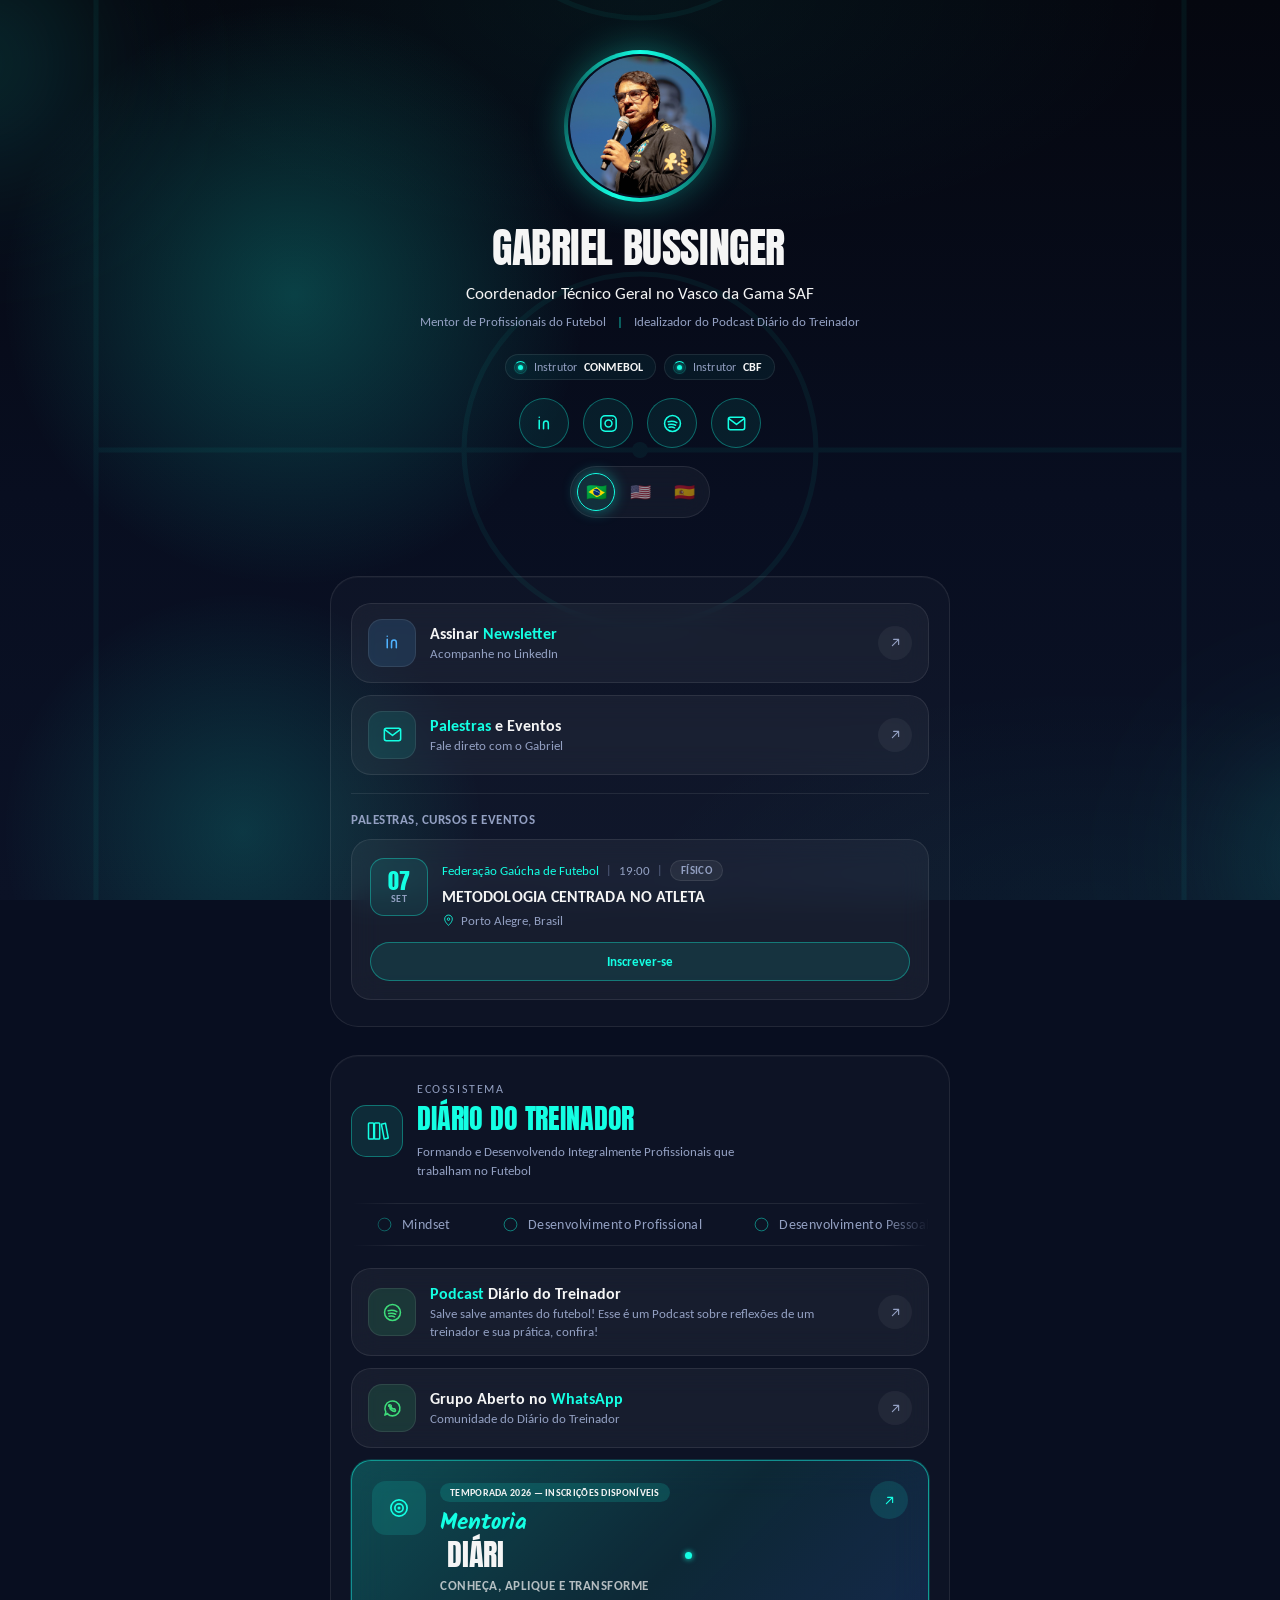
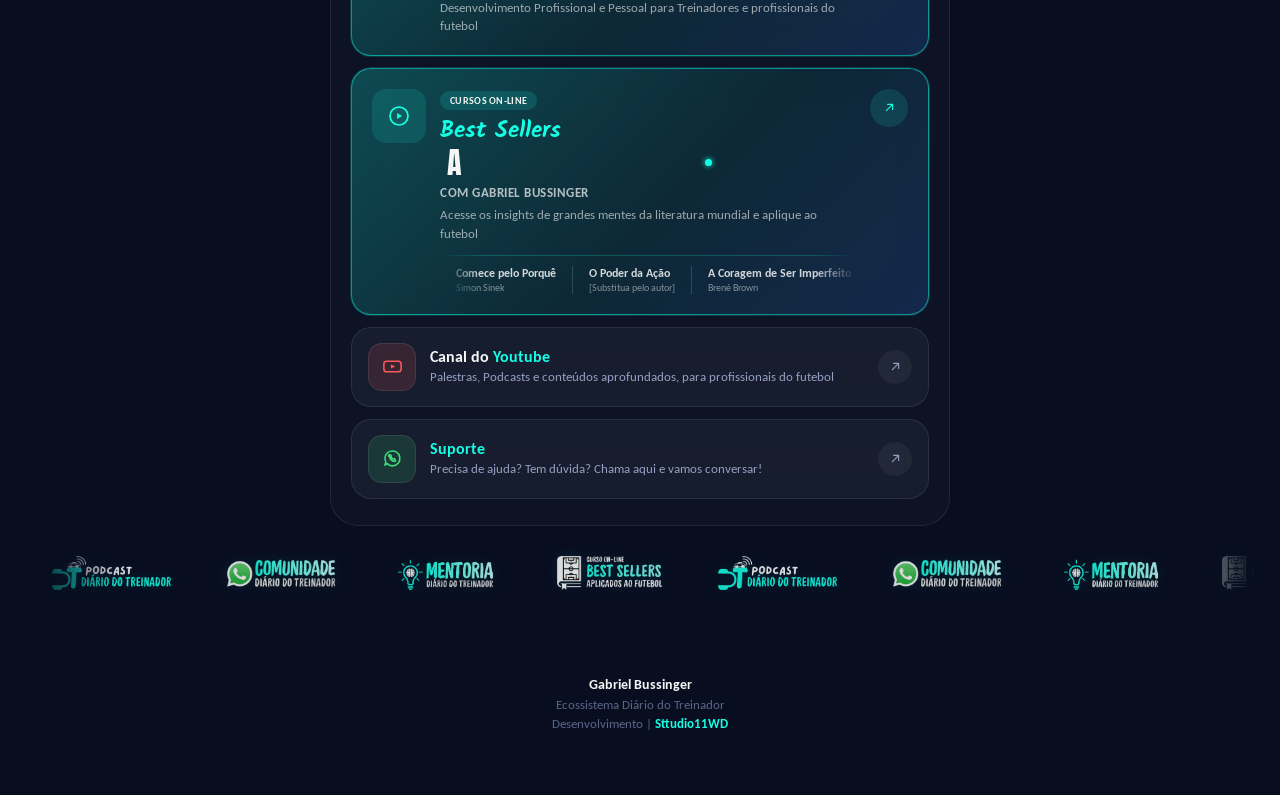
==== commit cefd7dbe: "Add files via upload" ====
--- a/index.html
+++ b/index.html
@@ -34,7 +34,7 @@
 
 <link rel="preconnect" href="https://fonts.googleapis.com">
 <link rel="preconnect" href="https://fonts.gstatic.com" crossorigin>
-<link href="https://fonts.googleapis.com/css2?family=Anton&family=Carlito:ital,wght@0,400;0,700;1,400&display=swap" rel="stylesheet">
+<link href="https://fonts.googleapis.com/css2?family=Anton&family=Kalam:wght@700&family=Carlito:ital,wght@0,400;0,700;1,400&display=swap" rel="stylesheet">
 
 <link rel="stylesheet" href="css/style.css" />
 </head>
--- a/css/style.css
+++ b/css/style.css
@@ -835,18 +835,20 @@
 /* Cards em destaque — maiores e em cor diferenciada (ciano → azul) */
 .link-card.is-featured {
   align-items: flex-start;
-  background: linear-gradient(135deg, var(--accent) 0%, var(--accent2) 100%);
-  border-color: transparent;
+  background: linear-gradient(135deg, rgba(20, 255, 227, 0.24) 0%, rgba(20, 255, 227, 0.09) 55%, rgba(58, 139, 255, 0.18) 100%);
+  backdrop-filter: blur(18px);
+  -webkit-backdrop-filter: blur(18px);
+  border: 1px solid rgba(20, 255, 227, 0.48);
   padding: 20px 20px;
-  box-shadow: 0 0 0 2px rgba(20, 255, 227, 0.55);
+  box-shadow: 0 0 0 1px rgba(20, 255, 227, 0.16);
   animation: featuredGlow 2.6s ease-in-out infinite;
 }
 @keyframes featuredGlow {
-  0%, 100% { box-shadow: 0 0 0 2px rgba(20, 255, 227, 0.35); }
-  50%      { box-shadow: 0 0 0 2px rgba(20, 255, 227, 0.85); }
+  0%, 100% { box-shadow: 0 0 0 1px rgba(20, 255, 227, 0.14); }
+  50%      { box-shadow: 0 0 0 1px rgba(20, 255, 227, 0.4); }
 }
 .link-card.is-featured .title {
-  color: #000;
+  color: var(--support);
   font-family: var(--font-display);
   font-weight: 400;
   font-size: 30px;
@@ -857,11 +859,64 @@
   display: block;
 }
 .link-card.is-featured .title .accent-word {
-  color: #000;
+  display: block;
+  font-family: "Kalam", cursive;
+  font-weight: 700;
+  font-size: 0.78em;
+  text-transform: none;
+  letter-spacing: 0;
+  color: var(--accent);
+  margin-bottom: 1px;
+}
+
+/* Efeito de digitação no título dos cards em destaque */
+.tw-char {
+  display: inline-block;
+  white-space: pre;
+  opacity: 0;
+  transform: translateY(3px);
+  transition: opacity 0.18s ease, transform 0.18s ease;
+}
+.tw-char.is-in {
+  opacity: 1;
+  transform: translateY(0);
+}
+.tw-cursor {
+  display: inline-block;
+  width: 7px;
+  height: 7px;
+  margin-left: 5px;
+  margin-bottom: 2px;
+  border-radius: 50%;
+  background: var(--accent);
+  box-shadow: 0 0 5px 1px rgba(20, 255, 227, 0.6);
+  vertical-align: middle;
+  animation: credBlink 0.9s step-end infinite;
+}
+
+/* Entrada suave e escalonada dos demais elementos do card (badge, subtítulo,
+   descrição, cta, mini-carrossel) — badge aparece logo, o resto após a
+   digitação do título terminar (delay calculado via JS) */
+.link-card.is-featured .link-badge,
+.link-card.is-featured .subtitle,
+.link-card.is-featured .desc,
+.link-card.is-featured .cta-line,
+.link-card.is-featured .mini-strip {
+  opacity: 0;
+  transform: translateY(7px);
+  transition: opacity 0.5s var(--ease), transform 0.5s var(--ease);
+}
+.link-card.is-featured.is-visible .link-badge,
+.link-card.is-featured.is-visible .subtitle,
+.link-card.is-featured.is-visible .desc,
+.link-card.is-featured.is-visible .cta-line,
+.link-card.is-featured.is-visible .mini-strip {
+  opacity: 1;
+  transform: translateY(0);
 }
 .link-card.is-featured .subtitle {
   display: block;
-  color: rgba(8, 14, 32, 0.78);
+  color: rgba(245, 245, 245, 0.72);
   font-family: var(--font-body);
   font-weight: 700;
   font-size: 12.5px;
@@ -875,7 +930,7 @@
   align-items: center;
   gap: 6px;
   margin-top: 12px;
-  color: var(--bg);
+  color: var(--support);
   font-family: var(--font-body);
   font-weight: 700;
   font-size: 13.5px;
@@ -891,7 +946,7 @@
   width: 100%;
   margin-top: 12px;
   padding-top: 10px;
-  border-top: 1px solid rgba(8, 14, 32, 0.18);
+  border-top: 1px solid rgba(20, 255, 227, 0.22);
   overflow: hidden;
   -webkit-mask-image: linear-gradient(90deg, transparent 0%, #000 10%, #000 90%, transparent 100%);
   mask-image: linear-gradient(90deg, transparent 0%, #000 10%, #000 90%, transparent 100%);
@@ -907,7 +962,7 @@
   flex-direction: column;
   gap: 1px;
   padding: 0 16px;
-  border-right: 1px solid rgba(8, 14, 32, 0.15);
+  border-right: 1px solid rgba(245, 245, 245, 0.16);
   white-space: nowrap;
 }
 .mini-item:last-child { border-right: none; }
@@ -915,23 +970,23 @@
   font-family: var(--font-body);
   font-weight: 700;
   font-size: 11.5px;
-  color: rgba(8, 14, 32, 0.8);
+  color: rgba(245, 245, 245, 0.85);
 }
 .mini-autor {
   font-family: var(--font-body);
   font-weight: 400;
   font-size: 10px;
-  color: rgba(8, 14, 32, 0.55);
+  color: rgba(245, 245, 245, 0.5);
 }
 @keyframes miniMarquee {
   from { transform: translateX(0); }
   to   { transform: translateX(-50%); }
 }
-.link-card.is-featured .desc  { color: rgba(8, 14, 32, 0.68); -webkit-line-clamp: 3; font-size: 13px; }
+.link-card.is-featured .desc  { color: rgba(245, 245, 245, 0.62); -webkit-line-clamp: 3; font-size: 13px; }
 .link-card.is-featured .link-icon {
-  background: rgba(8, 14, 32, 0.14);
+  background: rgba(20, 255, 227, 0.12);
   border-color: transparent;
-  color: var(--bg);
+  color: var(--accent);
   width: 54px;
   height: 54px;
 }
@@ -942,8 +997,8 @@
   padding: 3px 10px;
   margin-bottom: 6px;
   border-radius: 999px;
-  background: rgba(8, 14, 32, 0.16);
-  color: var(--bg);
+  background: rgba(20, 255, 227, 0.14);
+  color: var(--support);
   font-family: var(--font-body);
   font-weight: 700;
   font-size: 10px;
@@ -952,13 +1007,13 @@
   width: fit-content;
 }
 .link-card.is-featured .link-arrow {
-  background: rgba(8, 14, 32, 0.14);
-  color: var(--bg);
+  background: rgba(20, 255, 227, 0.12);
+  color: var(--accent);
   width: 38px;
   height: 38px;
 }
 .link-card.is-featured::before {
-  background: radial-gradient(200px 60px at var(--mx, 50%) var(--my, 50%), rgba(255,255,255,0.25), transparent 70%);
+  background: radial-gradient(200px 60px at var(--mx, 50%) var(--my, 50%), rgba(20, 255, 227, 0.18), transparent 70%);
 }
 .link-card.is-featured:hover {
   box-shadow: 0 14px 34px -14px rgba(58, 139, 255, 0.5);
@@ -1025,7 +1080,7 @@
 }
 .link-card.is-featured:hover .link-arrow {
   color: var(--bg);
-  background: rgba(8, 14, 32, 0.22);
+  background: var(--accent);
 }
 
 /* ==========================================================================
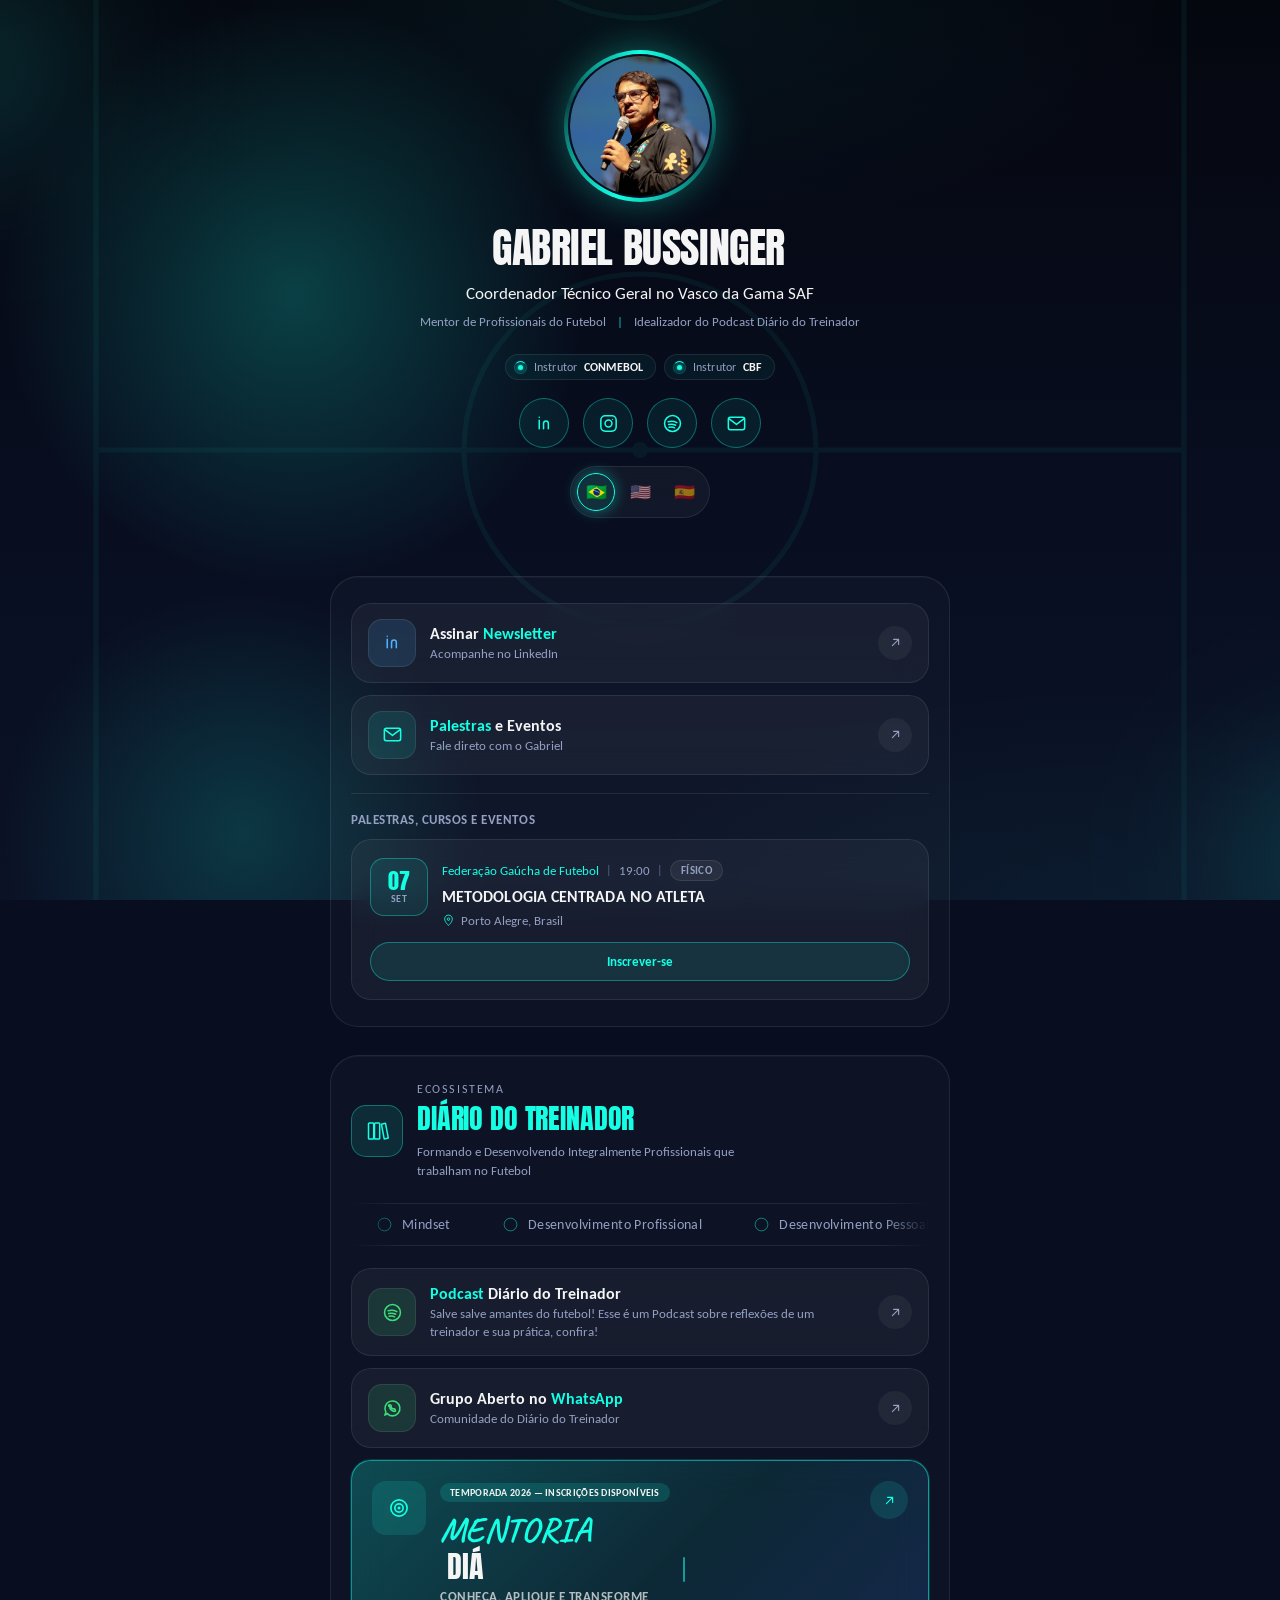
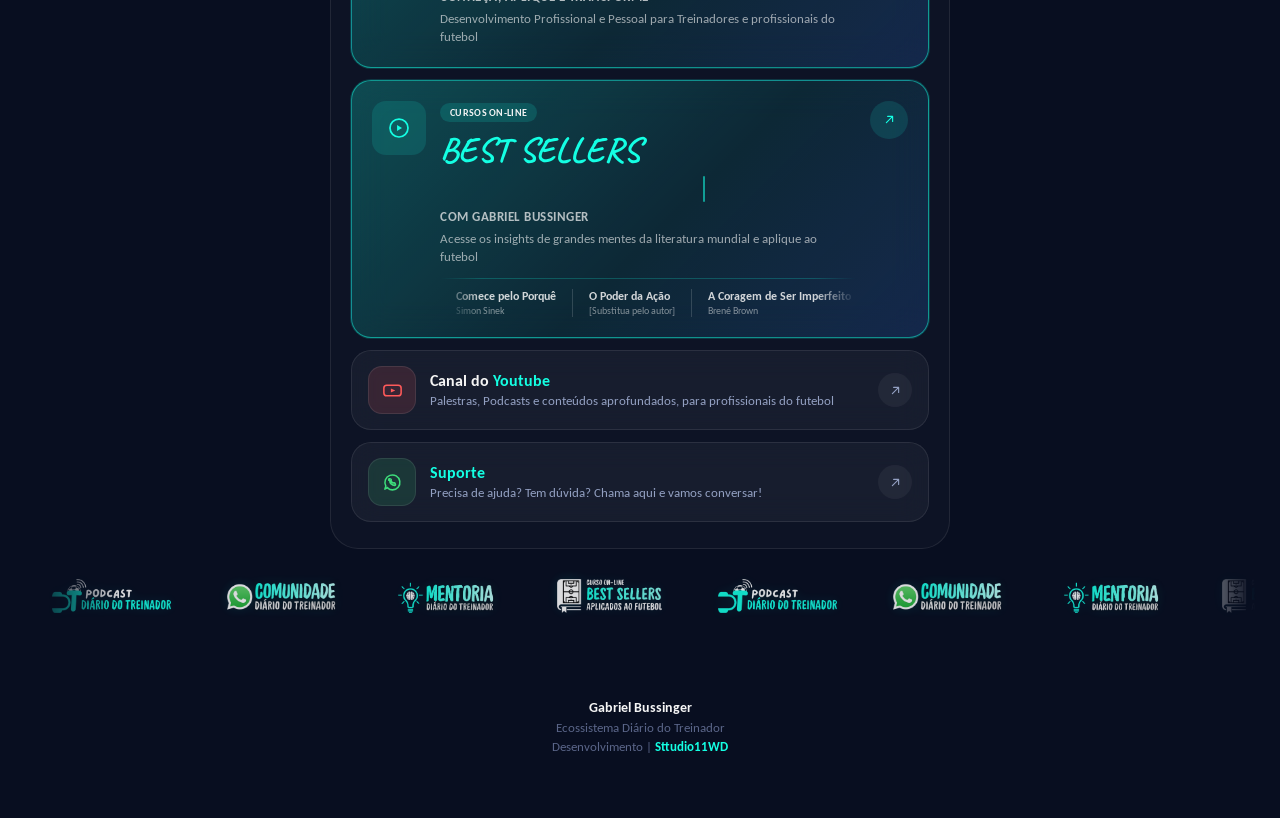
==== commit ef65f6c3: "Add files via upload" ====
--- a/index.html
+++ b/index.html
@@ -34,7 +34,7 @@
 
 <link rel="preconnect" href="https://fonts.googleapis.com">
 <link rel="preconnect" href="https://fonts.gstatic.com" crossorigin>
-<link href="https://fonts.googleapis.com/css2?family=Anton&family=Kalam:wght@700&family=Carlito:ital,wght@0,400;0,700;1,400&display=swap" rel="stylesheet">
+<link href="https://fonts.googleapis.com/css2?family=Anton&family=Caveat:wght@700&family=Carlito:ital,wght@0,400;0,700;1,400&display=swap" rel="stylesheet">
 
 <link rel="stylesheet" href="css/style.css" />
 </head>
--- a/css/style.css
+++ b/css/style.css
@@ -860,16 +860,20 @@
 }
 .link-card.is-featured .title .accent-word {
   display: block;
-  font-family: "Kalam", cursive;
+  font-family: "Caveat", cursive;
   font-weight: 700;
-  font-size: 0.78em;
-  text-transform: none;
-  letter-spacing: 0;
-  color: var(--accent);
-  margin-bottom: 1px;
+  font-size: 1.15em;
+  text-transform: uppercase;
+  letter-spacing: 0.01em;
+  color: var(--accent);
+  margin-bottom: 0;
 }
 
 /* Efeito de digitação no título dos cards em destaque */
+.tw-word {
+  display: inline-block;
+  white-space: nowrap;
+}
 .tw-char {
   display: inline-block;
   white-space: pre;
@@ -883,15 +887,14 @@
 }
 .tw-cursor {
   display: inline-block;
-  width: 7px;
-  height: 7px;
-  margin-left: 5px;
-  margin-bottom: 2px;
-  border-radius: 50%;
-  background: var(--accent);
-  box-shadow: 0 0 5px 1px rgba(20, 255, 227, 0.6);
+  width: 2px;
+  height: 0.85em;
+  margin-left: 3px;
+  margin-bottom: -0.1em;
+  border-radius: 1px;
+  background: rgba(20, 255, 227, 0.55);
   vertical-align: middle;
-  animation: credBlink 0.9s step-end infinite;
+  animation: credBlink 1.1s ease-in-out infinite;
 }
 
 /* Entrada suave e escalonada dos demais elementos do card (badge, subtítulo,
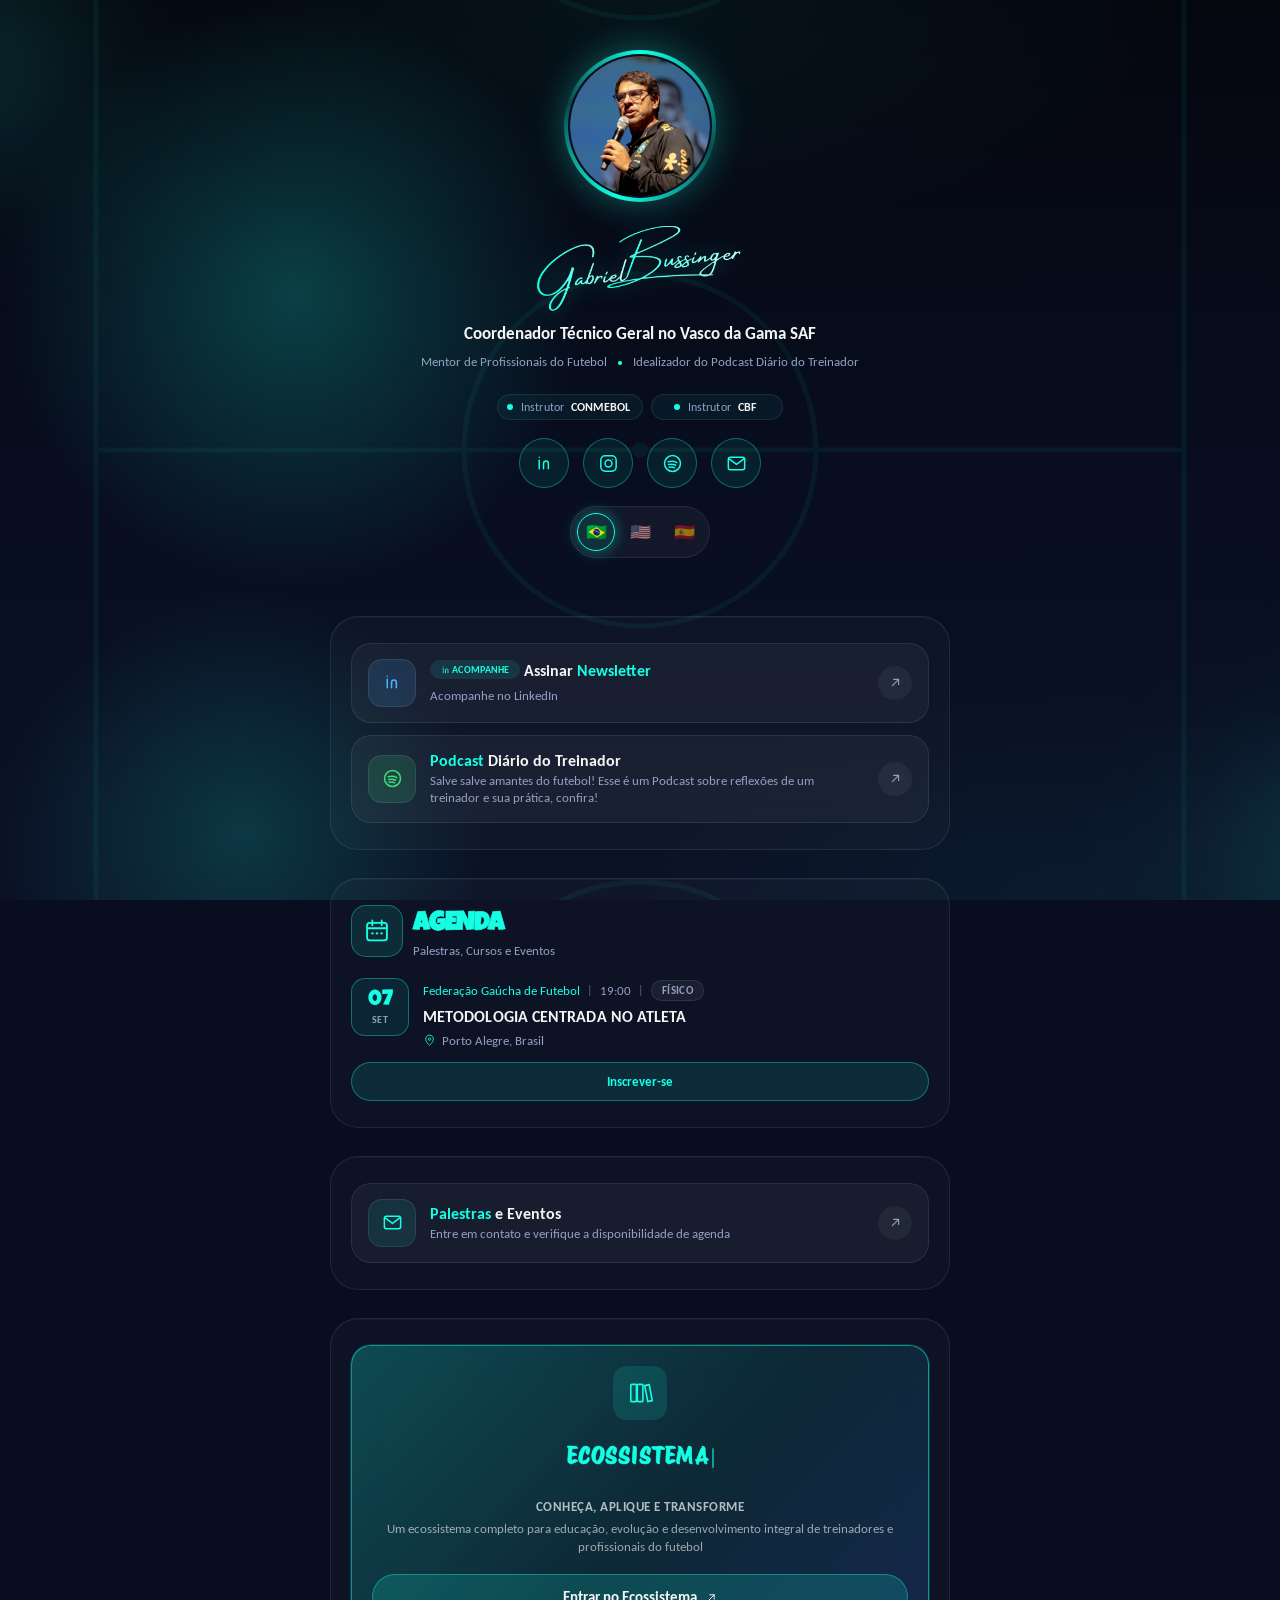
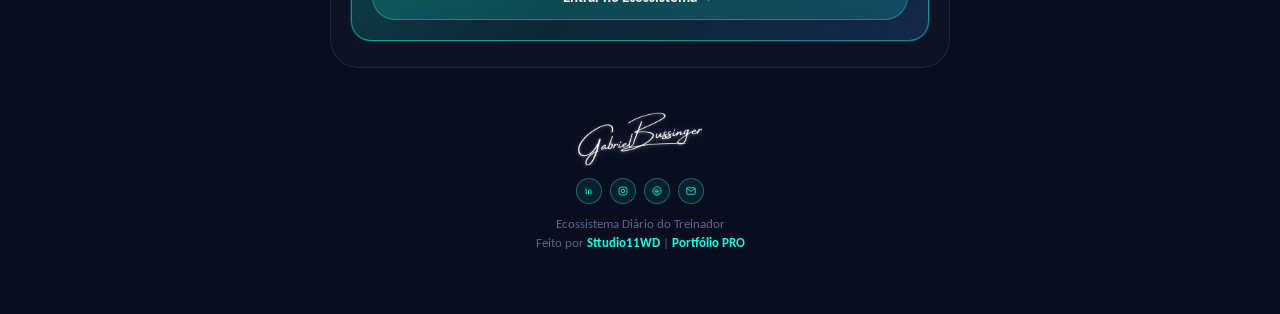
==== commit dbfd5b32: "Add files via upload" ====
--- a/index.html
+++ b/index.html
@@ -34,7 +34,7 @@
 
 <link rel="preconnect" href="https://fonts.googleapis.com">
 <link rel="preconnect" href="https://fonts.gstatic.com" crossorigin>
-<link href="https://fonts.googleapis.com/css2?family=Anton&family=Caveat:wght@700&family=Carlito:ital,wght@0,400;0,700;1,400&display=swap" rel="stylesheet">
+<link href="https://fonts.googleapis.com/css2?family=Luckiest+Guy&family=Protest+Riot&family=Carlito:ital,wght@0,400;0,700;1,400&display=swap" rel="stylesheet">
 
 <link rel="stylesheet" href="css/style.css" />
 </head>
@@ -88,37 +88,36 @@
       <div class="lang-switcher" id="lang-switcher" aria-label="Selecionar idioma"></div>
     </section>
 
-    <!-- ================= BLOCO — NEWSLETTER + PALESTRAS + AGENDA (uma única caixa, sem título) ================= -->
+    <!-- ================= CAIXA 1 — NEWSLETTER + PODCAST ================= -->
     <section class="content-panel">
       <ul class="link-list" id="grupo1-lista"></ul>
-      <p class="agenda-heading" id="agenda-heading">Palestras, Cursos e Eventos</p>
-      <ul class="agenda-list" id="agenda-lista"></ul>
     </section>
 
-    <!-- ================= PAINEL 2 — DIÁRIO DO TREINADOR ================= -->
-    <section class="content-panel diario-panel">
-      <div class="diario-header">
-        <div class="diario-logo" id="diario-logo"><svg viewBox="0 0 24 24" fill="none" stroke="currentColor" stroke-width="1.5"><rect x="3.5" y="4" width="5.2" height="16" rx="0.8"/><rect x="9.5" y="4" width="5.2" height="16" rx="0.8"/><path d="M16.4 5.2l4.1-0.9 2.8 14.7-4.1 0.9z" stroke-linejoin="round"/></svg></div>
+    <!-- ================= CAIXA 2 — AGENDA ================= -->
+    <section class="content-panel">
+      <div class="panel-header">
+        <span class="panel-icon"><svg viewBox="0 0 24 24" fill="none" stroke="currentColor" stroke-width="1.6"><rect x="3.5" y="5" width="17" height="15" rx="2.2"/><path d="M3.5 9.6h17M8 3v4M16 3v4" stroke-linecap="round"/><circle cx="8.1" cy="14" r="1" fill="currentColor" stroke="none"/><circle cx="12" cy="14" r="1" fill="currentColor" stroke="none"/><circle cx="15.9" cy="14" r="1" fill="currentColor" stroke="none"/></svg></span>
         <div>
-          <span class="diario-eyebrow" id="diario-eyebrow">Ecossistema</span>
-          <span class="diario-title" id="grupo2-titulo"></span>
-          <p class="diario-slogan" id="grupo2-slogan"></p>
+          <span class="panel-title" id="agenda-titulo"></span>
+          <p class="panel-subtitle" id="agenda-heading"></p>
         </div>
       </div>
-
-      <div class="brand-strip" aria-hidden="true">
-        <div class="brand-track" id="brand-track"></div>
-      </div>
-
-      <ul class="link-list" id="grupo2-lista"></ul>
+      <ul class="agenda-list-flat" id="agenda-lista"></ul>
     </section>
 
-    <div class="brand-carousel" aria-hidden="true">
-      <div class="brand-carousel-track" id="brand-carousel-track"></div>
-    </div>
+    <!-- ================= CAIXA 3 — PALESTRAS E EVENTOS (contato) ================= -->
+    <section class="content-panel">
+      <ul class="link-list" id="grupo3-lista"></ul>
+    </section>
+
+    <!-- ================= CAIXA 4 — ECOSSISTEMA (leva pra página 2) ================= -->
+    <section class="content-panel">
+      <ul class="link-list" id="grupo4-lista"></ul>
+    </section>
 
     <footer class="site-footer">
       <strong id="footer-nome"></strong>
+      <div class="footer-social" id="footer-social"></div>
       <span id="footer-ecossistema"></span>
       <span id="footer-dev"></span>
     </footer>
--- a/css/style.css
+++ b/css/style.css
@@ -18,8 +18,8 @@
 
   /* Anton nos títulos (condensada, moderna, alto impacto).
      Carlito nos demais textos. */
-  --font-display: "Anton", "Carlito", sans-serif;
-  --font-tag: "Anton", "Carlito", sans-serif;
+  --font-display: "Luckiest Guy", "Carlito", sans-serif;
+  --font-tag: "Luckiest Guy", "Carlito", sans-serif;
   --font-body: "Carlito", sans-serif;
   --font-accent: "Instrument Serif", serif;
 
@@ -289,17 +289,21 @@
 }
 
 .hero-v2 h1 {
-  font-family: var(--font-display);
-  font-weight: 400;
-  font-size: clamp(30px, 7vw, 42px);
-  line-height: 1.15;
-  letter-spacing: -0.01em;
-  text-transform: uppercase;
-  white-space: nowrap;
   margin: 0 0 6px;
   padding: 6px 4px 4px 0;
-  color: var(--support);
   animation: heroIn 1s var(--ease) 0.1s both;
+}
+.signature-img {
+  display: block;
+  height: clamp(60px, 14vw, 88px);
+  width: auto;
+  max-width: 100%;
+  filter: drop-shadow(0 0 10px rgba(20, 255, 227, 0.25));
+}
+.signature-img-footer {
+  height: 54px;
+  margin: 0 auto;
+  filter: brightness(0) invert(1) drop-shadow(0 0 6px rgba(255, 255, 255, 0.15));
 }
 
 /* Linhas de papéis/credenciais do Gabriel (3 linhas fixas) */
@@ -317,15 +321,30 @@
 .role-line:last-child { margin-bottom: 0; }
 .role-line.is-primary {
   color: var(--support);
-  font-size: 17px;
-  font-weight: 500;
+  font-size: clamp(13px, 3.6vw, 17px);
+  font-weight: 600;
   line-height: 1.4;
   margin-bottom: 7px;
+  white-space: nowrap;
 }
 .role-line .sep {
   color: var(--accent);
   margin: 0 8px;
   opacity: 0.8;
+}
+.role-dot {
+  display: inline-block;
+  width: 3.5px;
+  height: 3.5px;
+  margin: 0 8px;
+  border-radius: 50%;
+  background: var(--accent);
+  vertical-align: middle;
+  animation: roleDotBlink 2.8s ease-in-out infinite;
+}
+@keyframes roleDotBlink {
+  0%, 100% { opacity: 0.55; }
+  50% { opacity: 0.15; }
 }
 
 .cred-badges {
@@ -340,7 +359,9 @@
 .cred-badge {
   display: inline-flex;
   align-items: center;
+  justify-content: center;
   gap: 7px;
+  min-width: 132px;
   padding: 5px 12px 5px 8px;
   border-radius: 999px;
   background: rgba(20, 255, 227, 0.05);
@@ -356,31 +377,18 @@
 }
 .cred-indicator {
   position: relative;
-  width: 13px;
-  height: 13px;
+  width: 8px;
+  height: 8px;
   flex: none;
   display: flex;
   align-items: center;
   justify-content: center;
 }
-.cred-ring {
-  position: absolute;
-  inset: 0;
-  border-radius: 50%;
-  border: 1px solid rgba(20, 255, 227, 0.22);
-  border-top-color: var(--accent);
-  animation: credSpin 2.4s linear infinite;
-}
 .cred-dot {
-  width: 5px;
-  height: 5px;
+  width: 6px;
+  height: 6px;
   border-radius: 50%;
   background: var(--accent);
-  box-shadow: 0 0 4px 1px rgba(20, 255, 227, 0.6);
-  animation: credBlink 1.7s ease-in-out infinite;
-}
-@keyframes credSpin {
-  to { transform: rotate(360deg); }
 }
 @keyframes credBlink {
   0%, 100% { opacity: 1; }
@@ -526,7 +534,8 @@
   font-size: 27px;
   line-height: 1.2;
   padding: 4px 0 0;
-  letter-spacing: -0.005em;
+  letter-spacing: -0.045em;
+  -webkit-text-stroke: 0.6px currentColor;
   text-transform: uppercase;
   color: var(--accent);
 }
@@ -539,59 +548,30 @@
 /* ==========================================================================
    Agenda de próximos eventos
    ========================================================================== */
-.agenda-heading {
-  margin: 18px 0 12px;
-  padding-top: 18px;
-  border-top: 1px solid var(--border);
-  font-family: var(--font-body);
-  font-weight: 700;
-  font-size: 13px;
-  letter-spacing: 0.04em;
-  text-transform: uppercase;
-  color: var(--muted);
-}
-.agenda-heading:first-child {
-  margin-top: 0;
-  padding-top: 0;
-  border-top: none;
-}
-.agenda-list {
+.agenda-list-flat {
   list-style: none;
   margin: 0;
   padding: 0;
-  display: flex;
-  flex-direction: column;
-  gap: 16px;
-}
-.agenda-card {
+}
+.agenda-row {
   position: relative;
   display: flex;
   flex-direction: column;
   align-items: stretch;
   gap: 14px;
-  padding: 18px 18px;
-  border-radius: var(--radius);
-  background: var(--glass);
-  border: 1px solid var(--border);
-  backdrop-filter: blur(14px);
-  -webkit-backdrop-filter: blur(14px);
-  text-align: left;
+  padding: 18px 0;
+  border-bottom: 1px solid var(--border);
   opacity: 0;
-  transform: translateY(22px) scale(0.98);
+  transform: translateY(16px);
   transition:
     opacity 0.65s var(--ease),
-    transform 0.65s var(--ease),
-    background 0.35s var(--ease),
-    border-color 0.35s var(--ease);
-}
-.agenda-card.is-visible {
+    transform 0.65s var(--ease);
+}
+.agenda-list-flat li:first-child .agenda-row { padding-top: 0; }
+.agenda-list-flat li:last-child .agenda-row { padding-bottom: 0; border-bottom: none; }
+.agenda-row.is-visible {
   opacity: 1;
-  transform: translateY(0) scale(1);
-}
-.agenda-card:hover {
-  background: var(--glass-hover);
-  border-color: var(--accent-line);
-  transform: translateY(-2px);
+  transform: translateY(0);
 }
 .agenda-top {
   display: flex;
@@ -751,7 +731,8 @@
   font-size: 28px;
   line-height: 1.2;
   padding: 4px 0;
-  letter-spacing: -0.005em;
+  letter-spacing: -0.045em;
+  -webkit-text-stroke: 0.6px currentColor;
   text-transform: uppercase;
   color: var(--accent);
   margin-bottom: 4px;
@@ -852,7 +833,8 @@
   font-family: var(--font-display);
   font-weight: 400;
   font-size: 30px;
-  letter-spacing: -0.005em;
+  letter-spacing: -0.045em;
+  -webkit-text-stroke: 0.6px currentColor;
   text-transform: uppercase;
   line-height: 1.15;
   padding: 2px 0;
@@ -860,9 +842,9 @@
 }
 .link-card.is-featured .title .accent-word {
   display: block;
-  font-family: "Caveat", cursive;
-  font-weight: 700;
-  font-size: 1.15em;
+  font-family: "Protest Riot", cursive;
+  font-weight: 400;
+  font-size: 1.1em;
   text-transform: uppercase;
   letter-spacing: 0.01em;
   color: var(--accent);
@@ -943,6 +925,49 @@
   height: 13px;
 }
 
+/* Card centralizado (ex: card do Ecossistema) — ícone, título, textos
+   e botão final, tudo centralizado, permitindo fontes maiores */
+.link-card.is-centered {
+  flex-direction: column;
+  align-items: center;
+  text-align: center;
+}
+.link-card.is-centered .link-icon {
+  margin: 0 auto 6px;
+}
+.link-card.is-centered .link-body {
+  display: flex;
+  flex-direction: column;
+  align-items: center;
+  width: 100%;
+  text-align: center;
+}
+.link-card.is-centered .link-badge,
+.link-card.is-centered .title,
+.link-card.is-centered .subtitle,
+.link-card.is-centered .desc {
+  align-self: center;
+}
+.link-card.is-centered .title { font-size: 1.35em; }
+.link-card.is-centered .link-arrow { display: none; }
+.link-card.is-centered .cta-line {
+  display: flex;
+  align-items: center;
+  justify-content: center;
+  gap: 8px;
+  width: 100%;
+  margin-top: 18px;
+  padding: 13px 16px;
+  border-radius: 999px;
+  background: rgba(20, 255, 227, 0.16);
+  border: 1px solid var(--accent-line);
+  font-size: 14.5px;
+}
+.link-card.is-centered:hover .cta-line {
+  background: var(--accent);
+  color: var(--bg);
+}
+
 /* Mini carrossel interno (livros do Curso Best Seller) */
 .mini-strip {
   display: block;
@@ -1008,6 +1033,16 @@
   letter-spacing: 0.03em;
   text-transform: uppercase;
   width: fit-content;
+}
+.link-badge-icon {
+  display: inline-flex;
+  width: 12px;
+  height: 12px;
+}
+.link-badge-icon svg { width: 100%; height: 100%; }
+.link-card:not(.is-featured) .link-badge {
+  background: rgba(20, 255, 227, 0.1);
+  color: var(--accent);
 }
 .link-card.is-featured .link-arrow {
   background: rgba(20, 255, 227, 0.12);
@@ -1124,12 +1159,24 @@
   text-align: center;
   display: flex;
   flex-direction: column;
+  align-items: center;
   gap: 4px;
 }
+.footer-social {
+  display: flex;
+  align-items: center;
+  gap: 8px;
+  margin: 8px 0 8px;
+}
+.footer-social .social-btn {
+  width: 26px;
+  height: 26px;
+}
+.footer-social .social-btn svg { width: 12px; height: 12px; }
 .site-footer strong {
   font-family: var(--font-body);
   font-weight: 700;
-  font-size: 13.5px;
+  font-size: 18px;
   color: var(--support);
 }
 .site-footer span {
@@ -1142,6 +1189,32 @@
   transition: opacity 0.25s var(--ease);
 }
 .site-footer a:hover { opacity: 0.75; }
+
+/* Topo da Página 2 — botão voltar + seletor de idioma */
+.page2-topbar {
+  display: flex;
+  align-items: center;
+  justify-content: space-between;
+  width: 100%;
+  max-width: 480px;
+  margin: 0 auto 26px;
+}
+.page2-back {
+  display: inline-flex;
+  align-items: center;
+  gap: 6px;
+  padding: 8px 14px 8px 10px;
+  border-radius: 999px;
+  background: rgba(245, 245, 245, 0.05);
+  border: 1px solid var(--border);
+  color: var(--muted);
+  font-family: var(--font-body);
+  font-weight: 600;
+  font-size: 13px;
+  transition: border-color 0.25s var(--ease), color 0.25s var(--ease);
+}
+.page2-back svg { width: 16px; height: 16px; }
+.page2-back:hover { border-color: var(--accent-line); color: var(--support); }
 
 /* ==========================================================================
    Responsivo
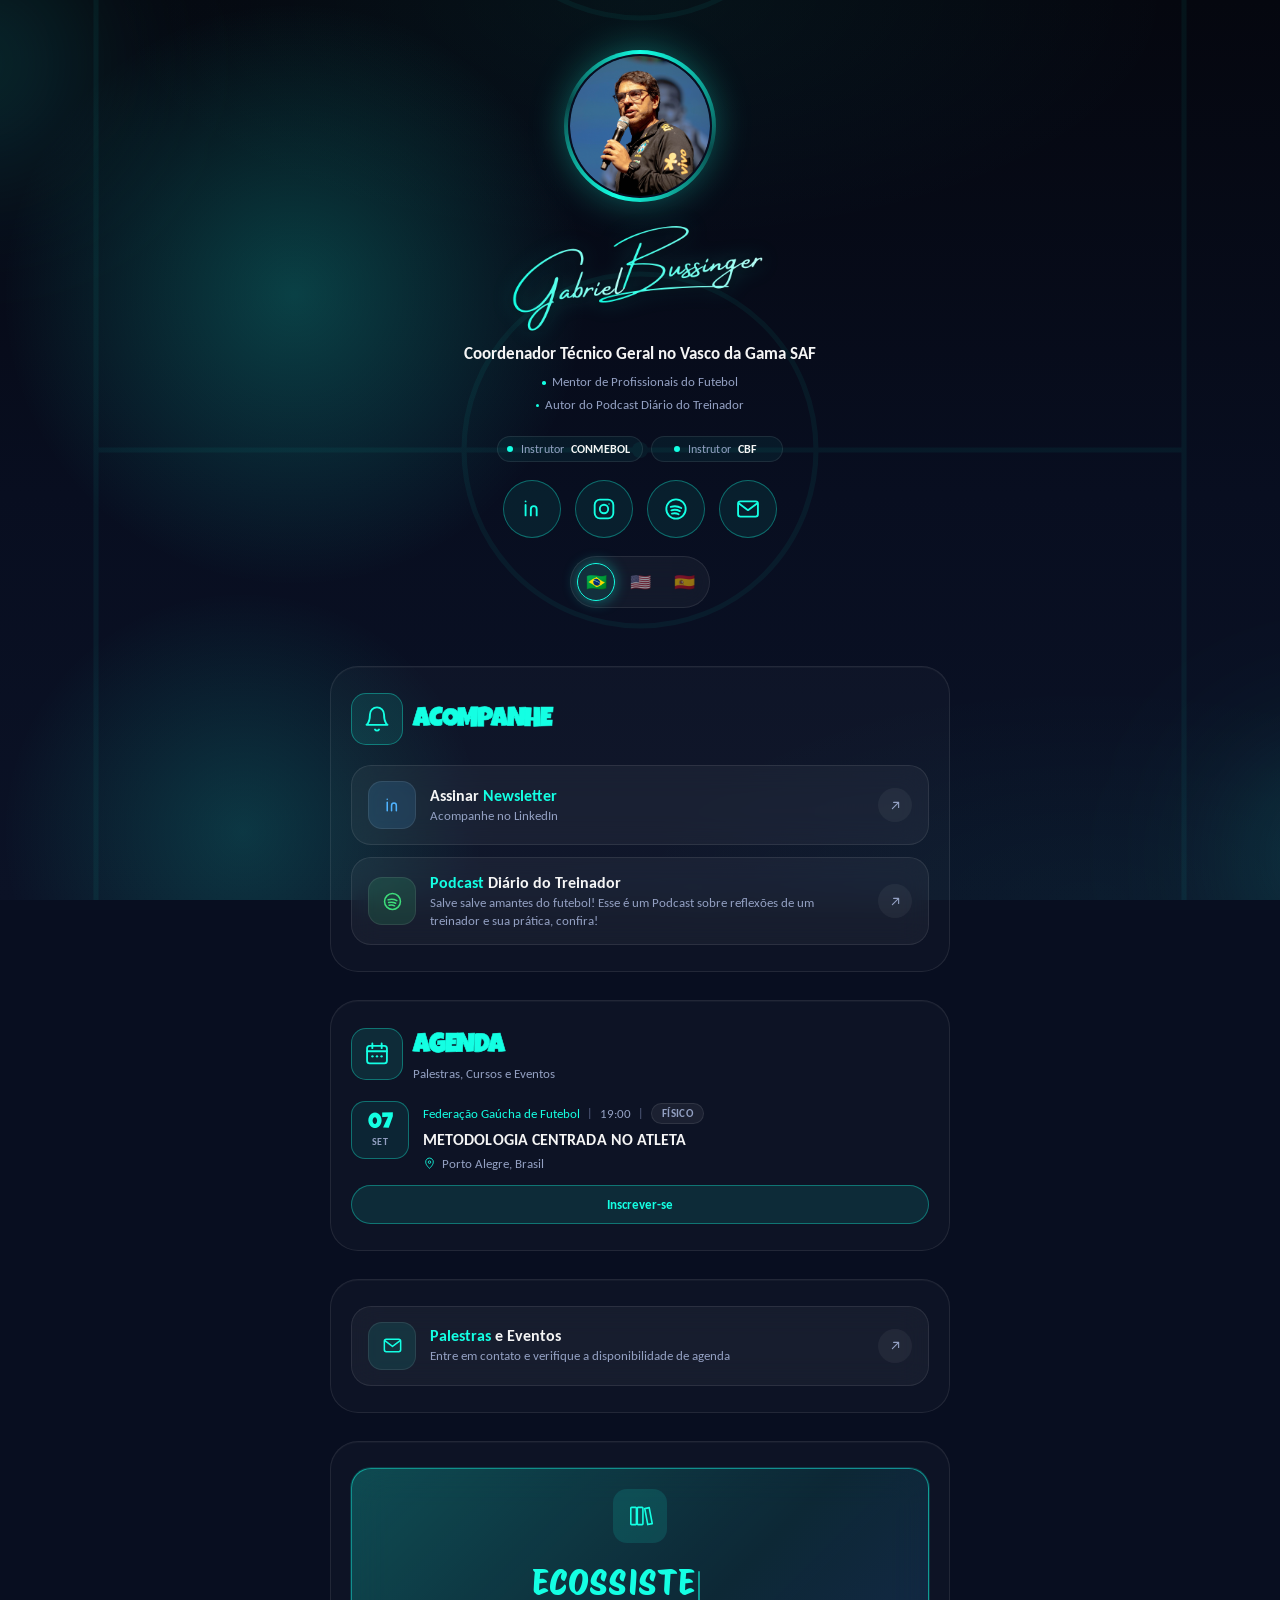
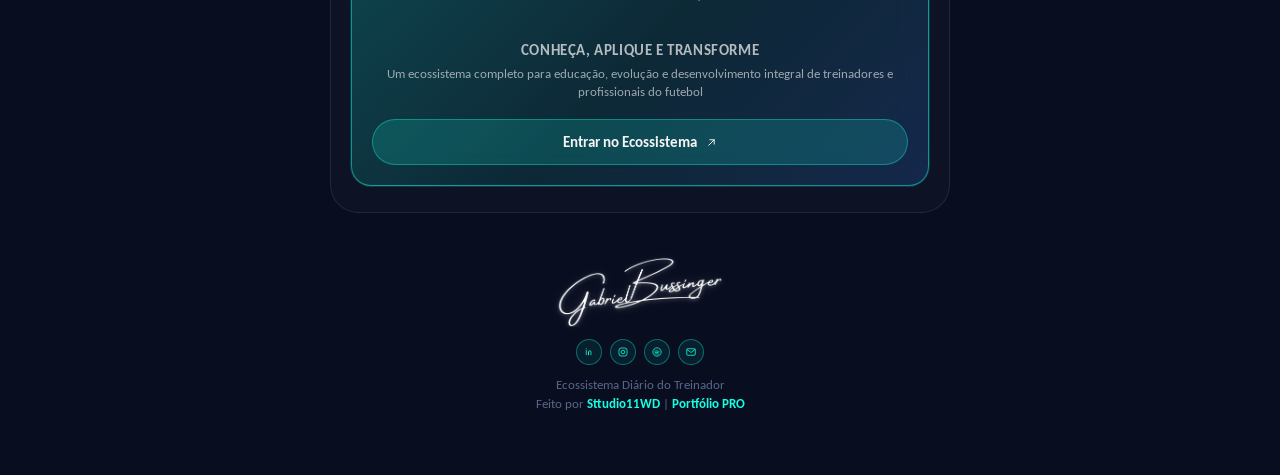
==== commit e0209bb2: "Add files via upload" ====
--- a/index.html
+++ b/index.html
@@ -90,6 +90,10 @@
 
     <!-- ================= CAIXA 1 — NEWSLETTER + PODCAST ================= -->
     <section class="content-panel">
+      <div class="panel-header">
+        <span class="panel-icon"><svg viewBox="0 0 24 24" fill="none" stroke="currentColor" stroke-width="1.6"><path d="M18 8a6 6 0 10-12 0c0 7-3 9-3 9h18s-3-2-3-9" stroke-linecap="round" stroke-linejoin="round"/><path d="M13.73 21a2 2 0 01-3.46 0" stroke-linecap="round" stroke-linejoin="round"/></svg></span>
+        <span class="panel-title" id="grupo1-titulo"></span>
+      </div>
       <ul class="link-list" id="grupo1-lista"></ul>
     </section>
 
--- a/css/style.css
+++ b/css/style.css
@@ -295,13 +295,13 @@
 }
 .signature-img {
   display: block;
-  height: clamp(60px, 14vw, 88px);
+  height: clamp(74px, 17vw, 108px);
   width: auto;
   max-width: 100%;
   filter: drop-shadow(0 0 10px rgba(20, 255, 227, 0.25));
 }
 .signature-img-footer {
-  height: 54px;
+  height: 70px;
   margin: 0 auto;
   filter: brightness(0) invert(1) drop-shadow(0 0 6px rgba(255, 255, 255, 0.15));
 }
@@ -336,7 +336,7 @@
   display: inline-block;
   width: 3.5px;
   height: 3.5px;
-  margin: 0 8px;
+  margin: 0 6px 0 0;
   border-radius: 50%;
   background: var(--accent);
   vertical-align: middle;
@@ -404,8 +404,8 @@
   animation: heroIn 1s var(--ease) 0.2s both;
 }
 .social-btn {
-  width: 50px;
-  height: 50px;
+  width: 58px;
+  height: 58px;
   border-radius: 50%;
   display: flex;
   align-items: center;
@@ -415,7 +415,7 @@
   color: var(--accent);
   transition: transform 0.3s var(--ease), border-color 0.3s var(--ease), background 0.3s var(--ease), color 0.3s var(--ease);
 }
-.social-btn svg { width: 23px; height: 23px; }
+.social-btn svg { width: 28px; height: 28px; }
 .social-btn:hover {
   transform: translateY(-3px);
   border-color: var(--accent);
@@ -948,7 +948,19 @@
 .link-card.is-centered .desc {
   align-self: center;
 }
-.link-card.is-centered .title { font-size: 1.35em; }
+.link-card.is-centered .title {
+  font-size: 2.05em;
+  font-family: "Protest Riot", cursive;
+  font-weight: 400;
+  letter-spacing: 0.005em;
+  -webkit-text-stroke: 0;
+  line-height: 1.08;
+  padding: 0 6px;
+}
+.link-card.is-centered .subtitle {
+  font-size: 15px;
+  margin-top: 4px;
+}
 .link-card.is-centered .link-arrow { display: none; }
 .link-card.is-centered .cta-line {
   display: flex;
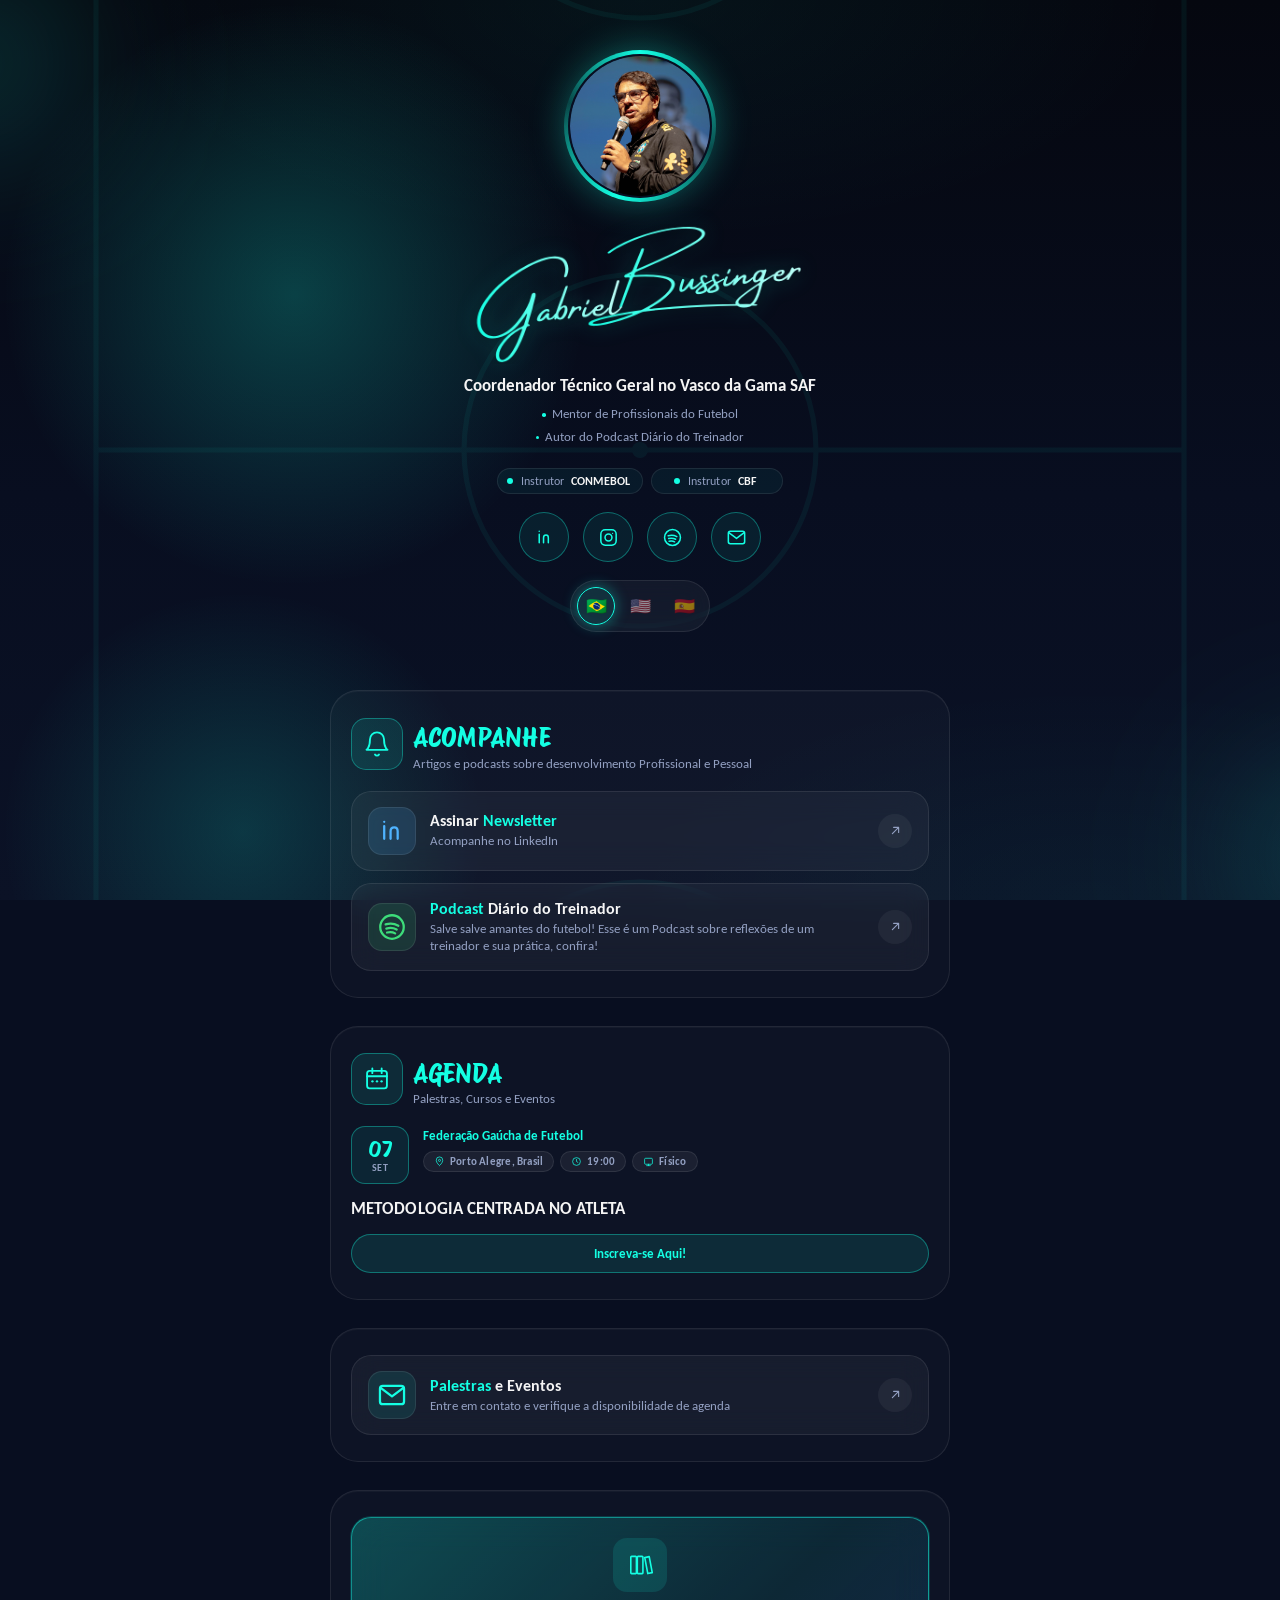
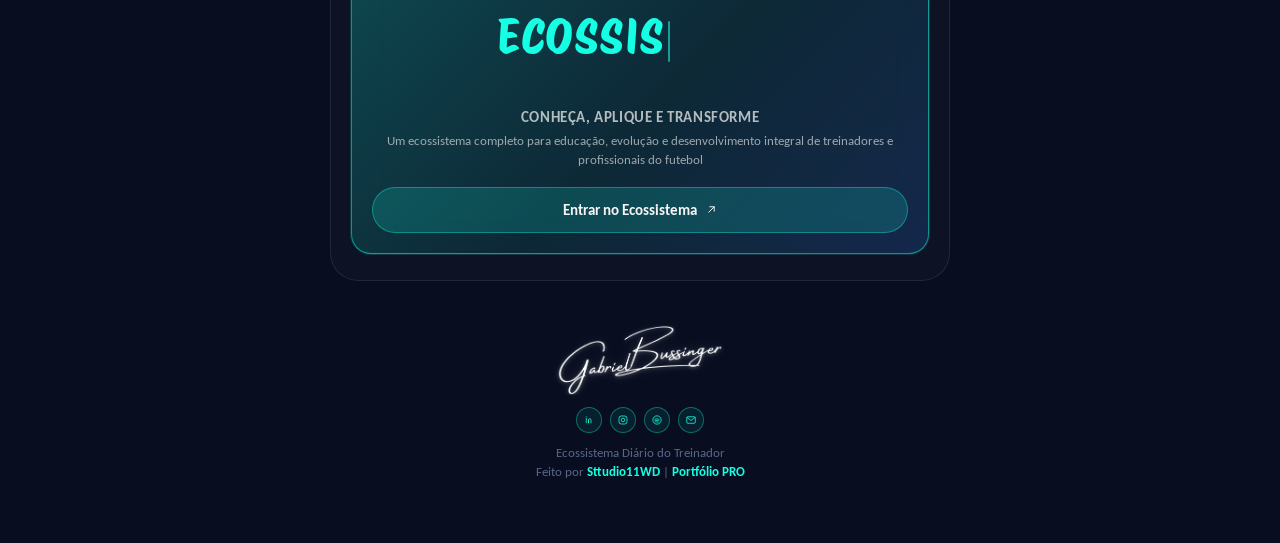
==== commit 677a1486: "Add files via upload" ====
--- a/index.html
+++ b/index.html
@@ -34,7 +34,7 @@
 
 <link rel="preconnect" href="https://fonts.googleapis.com">
 <link rel="preconnect" href="https://fonts.gstatic.com" crossorigin>
-<link href="https://fonts.googleapis.com/css2?family=Luckiest+Guy&family=Protest+Riot&family=Carlito:ital,wght@0,400;0,700;1,400&display=swap" rel="stylesheet">
+<link href="https://fonts.googleapis.com/css2?family=Protest+Riot&family=Carlito:ital,wght@0,400;0,700;1,400&display=swap" rel="stylesheet">
 
 <link rel="stylesheet" href="css/style.css" />
 </head>
@@ -92,7 +92,10 @@
     <section class="content-panel">
       <div class="panel-header">
         <span class="panel-icon"><svg viewBox="0 0 24 24" fill="none" stroke="currentColor" stroke-width="1.6"><path d="M18 8a6 6 0 10-12 0c0 7-3 9-3 9h18s-3-2-3-9" stroke-linecap="round" stroke-linejoin="round"/><path d="M13.73 21a2 2 0 01-3.46 0" stroke-linecap="round" stroke-linejoin="round"/></svg></span>
-        <span class="panel-title" id="grupo1-titulo"></span>
+        <div>
+          <span class="panel-title" id="grupo1-titulo"></span>
+          <p class="panel-subtitle" id="grupo1-subtitulo"></p>
+        </div>
       </div>
       <ul class="link-list" id="grupo1-lista"></ul>
     </section>
--- a/css/style.css
+++ b/css/style.css
@@ -18,8 +18,8 @@
 
   /* Anton nos títulos (condensada, moderna, alto impacto).
      Carlito nos demais textos. */
-  --font-display: "Luckiest Guy", "Carlito", sans-serif;
-  --font-tag: "Luckiest Guy", "Carlito", sans-serif;
+  --font-display: "Protest Riot", "Carlito", sans-serif;
+  --font-tag: "Protest Riot", "Carlito", sans-serif;
   --font-body: "Carlito", sans-serif;
   --font-accent: "Instrument Serif", serif;
 
@@ -295,7 +295,7 @@
 }
 .signature-img {
   display: block;
-  height: clamp(74px, 17vw, 108px);
+  height: clamp(96px, 22vw, 140px);
   width: auto;
   max-width: 100%;
   filter: drop-shadow(0 0 10px rgba(20, 255, 227, 0.25));
@@ -404,8 +404,8 @@
   animation: heroIn 1s var(--ease) 0.2s both;
 }
 .social-btn {
-  width: 58px;
-  height: 58px;
+  width: 50px;
+  height: 50px;
   border-radius: 50%;
   display: flex;
   align-items: center;
@@ -415,7 +415,7 @@
   color: var(--accent);
   transition: transform 0.3s var(--ease), border-color 0.3s var(--ease), background 0.3s var(--ease), color 0.3s var(--ease);
 }
-.social-btn svg { width: 28px; height: 28px; }
+.social-btn svg { width: 23px; height: 23px; }
 .social-btn:hover {
   transform: translateY(-3px);
   border-color: var(--accent);
@@ -534,8 +534,7 @@
   font-size: 27px;
   line-height: 1.2;
   padding: 4px 0 0;
-  letter-spacing: -0.045em;
-  -webkit-text-stroke: 0.6px currentColor;
+  letter-spacing: -0.01em;
   text-transform: uppercase;
   color: var(--accent);
 }
@@ -610,32 +609,24 @@
   min-width: 0;
   display: flex;
   flex-direction: column;
+  gap: 8px;
+  padding-top: 2px;
+}
+.agenda-info .local {
+  font-size: 13px;
+  color: var(--accent);
+  font-weight: 600;
+}
+.agenda-pills {
+  display: flex;
+  align-items: center;
+  flex-wrap: wrap;
   gap: 6px;
-  padding-top: 2px;
-}
-.agenda-sep {
-  color: var(--muted-dim);
-  font-size: 12px;
-}
-.agenda-meta {
-  display: flex;
-  align-items: center;
-  flex-wrap: wrap;
-  gap: 7px;
-}
-.agenda-meta .local {
-  font-size: 12.5px;
-  color: var(--accent);
-}
-.agenda-hora {
+}
+.agenda-pill {
   display: inline-flex;
   align-items: center;
-  font-size: 12.5px;
-  color: var(--muted);
-}
-.agenda-format {
-  display: inline-flex;
-  align-items: center;
+  gap: 5px;
   padding: 3px 10px;
   border-radius: 999px;
   background: rgba(245, 245, 245, 0.06);
@@ -644,30 +635,24 @@
   font-family: var(--font-body);
   font-weight: 600;
   font-size: 10.5px;
-  letter-spacing: 0.03em;
-  text-transform: uppercase;
-}
-.agenda-info .tema {
+  letter-spacing: 0.02em;
+}
+.agenda-pill svg {
+  width: 11px;
+  height: 11px;
+  flex: none;
+  color: var(--accent);
+}
+.agenda-tema-full {
+  display: block;
+  width: 100%;
   font-family: var(--font-body);
   font-weight: 700;
-  font-size: 16px;
-  line-height: 1.25;
+  font-size: 17px;
+  line-height: 1.28;
   letter-spacing: 0.005em;
   text-transform: uppercase;
   color: var(--support);
-}
-.agenda-cidade {
-  display: flex;
-  align-items: center;
-  gap: 6px;
-  font-size: 12.5px;
-  color: var(--muted);
-}
-.agenda-cidade svg {
-  width: 13px;
-  height: 13px;
-  flex: none;
-  color: var(--accent);
 }
 .agenda-btn-full {
   display: block;
@@ -731,8 +716,7 @@
   font-size: 28px;
   line-height: 1.2;
   padding: 4px 0;
-  letter-spacing: -0.045em;
-  -webkit-text-stroke: 0.6px currentColor;
+  letter-spacing: -0.01em;
   text-transform: uppercase;
   color: var(--accent);
   margin-bottom: 4px;
@@ -833,8 +817,7 @@
   font-family: var(--font-display);
   font-weight: 400;
   font-size: 30px;
-  letter-spacing: -0.045em;
-  -webkit-text-stroke: 0.6px currentColor;
+  letter-spacing: -0.01em;
   text-transform: uppercase;
   line-height: 1.15;
   padding: 2px 0;
@@ -949,13 +932,13 @@
   align-self: center;
 }
 .link-card.is-centered .title {
-  font-size: 2.05em;
+  font-size: 2.7em;
   font-family: "Protest Riot", cursive;
   font-weight: 400;
   letter-spacing: 0.005em;
   -webkit-text-stroke: 0;
-  line-height: 1.08;
-  padding: 0 6px;
+  line-height: 1.02;
+  padding: 0 2px;
 }
 .link-card.is-centered .subtitle {
   font-size: 15px;
@@ -1082,7 +1065,7 @@
   color: var(--accent);
   transition: transform 0.35s var(--ease);
 }
-.link-icon svg { width: 23px; height: 23px; }
+.link-icon svg { width: 34px; height: 34px; }
 .link-card:hover .link-icon { transform: scale(1.07) rotate(-4deg); }
 
 .link-body { flex: 1; min-width: 0; text-align: left; }
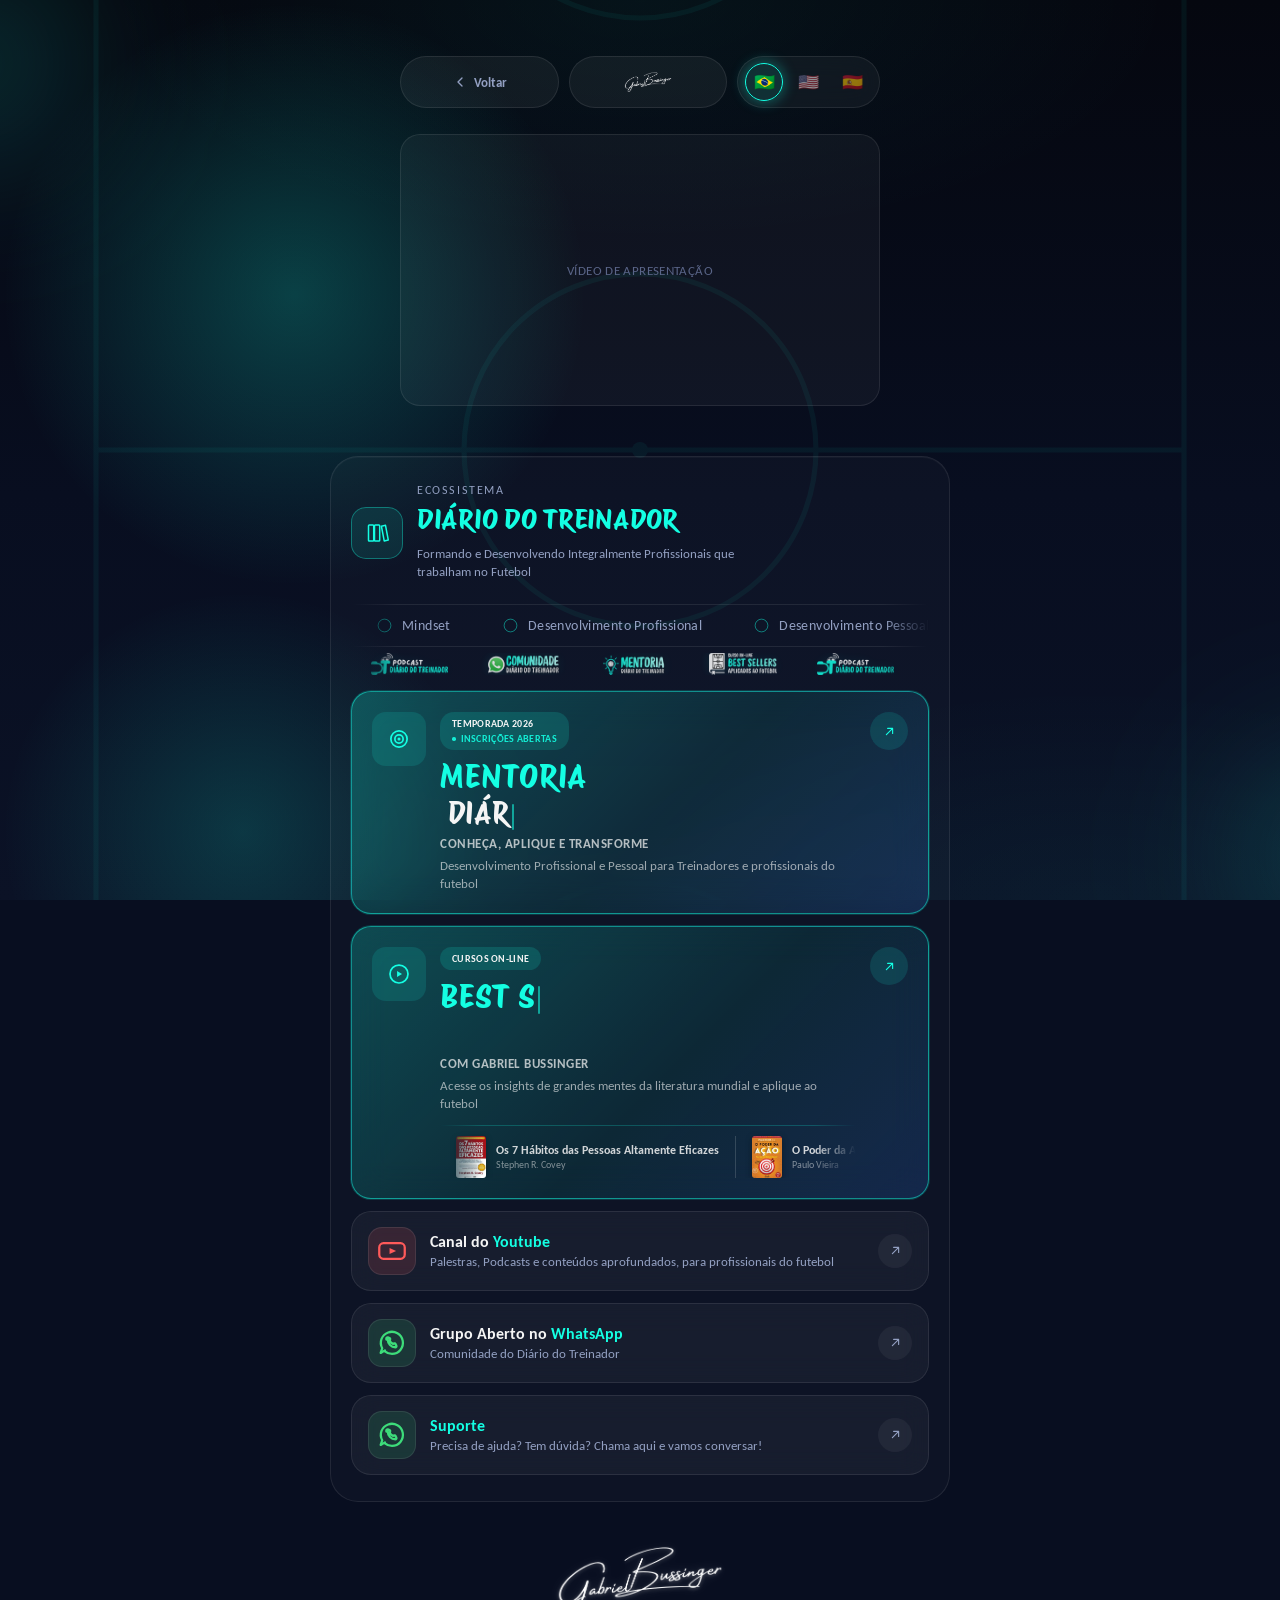
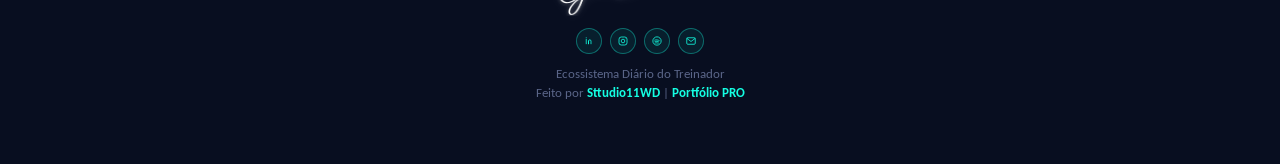
==== commit 93ecb17f: "Add files via upload" ====
--- a/index.html
+++ b/index.html
@@ -4,8 +4,8 @@
 <meta charset="UTF-8" />
 <meta name="viewport" content="width=device-width, initial-scale=1.0" />
 <meta name="theme-color" content="#14ffe3" />
-<title>Gabriel Bussinger | Diário do Treinador</title>
-<meta name="description" content="Gabriel Bussinger — Coordenador Técnico Geral, instrutor CONMEBOL/CBF e idealizador do Ecossistema Diário do Treinador. Mentoria, cursos e conteúdos para treinadores de futebol." />
+<title>Ecossistema Diário do Treinador | Gabriel Bussinger</title>
+<meta name="description" content="Mentoria, cursos, podcast e comunidade do Ecossistema Diário do Treinador — com Gabriel Bussinger." />
 
 <!-- Favicon -->
 <link rel="icon" type="image/x-icon" href="images/favicon.ico" />
@@ -18,19 +18,13 @@
 <!-- Compartilhamento (WhatsApp, Instagram, Facebook, etc.) -->
 <meta property="og:type" content="website" />
 <meta property="og:site_name" content="Diário do Treinador" />
-<meta property="og:title" content="Gabriel Bussinger | Diário do Treinador" />
-<meta property="og:description" content="Educação, evolução e desenvolvimento integral de treinadores e profissionais do futebol. Mentoria, cursos e conteúdos com Gabriel Bussinger." />
+<meta property="og:title" content="Ecossistema Diário do Treinador | Gabriel Bussinger" />
+<meta property="og:description" content="Mentoria, cursos, podcast e comunidade do Ecossistema Diário do Treinador." />
 <meta property="og:image" content="https://diariodotreinador.com.br/images/og-share.jpg" />
 <meta property="og:image:width" content="1200" />
 <meta property="og:image:height" content="630" />
 <meta property="og:url" content="https://diariodotreinador.com.br/" />
 <meta property="og:locale" content="pt_BR" />
-
-<!-- Compartilhamento (X/Twitter) -->
-<meta name="twitter:card" content="summary_large_image" />
-<meta name="twitter:title" content="Gabriel Bussinger | Diário do Treinador" />
-<meta name="twitter:description" content="Educação, evolução e desenvolvimento integral de treinadores e profissionais do futebol." />
-<meta name="twitter:image" content="https://diariodotreinador.com.br/images/og-share.jpg" />
 
 <link rel="preconnect" href="https://fonts.googleapis.com">
 <link rel="preconnect" href="https://fonts.gstatic.com" crossorigin>
@@ -46,17 +40,14 @@
       <line x1="60" y1="600" x2="740" y2="600" stroke="currentColor" stroke-width="3.2"/>
       <circle cx="400" cy="600" r="110" fill="none" stroke="currentColor" stroke-width="3.2"/>
       <circle cx="400" cy="600" r="5" fill="currentColor"/>
-      <!-- área grande superior -->
       <rect x="220" y="40" width="360" height="180" fill="none" stroke="currentColor" stroke-width="3.2"/>
       <rect x="310" y="40" width="180" height="70" fill="none" stroke="currentColor" stroke-width="3.2"/>
       <path d="M290 220 A110 110 0 0 0 510 220" fill="none" stroke="currentColor" stroke-width="3.2"/>
       <circle cx="400" cy="160" r="5" fill="currentColor"/>
-      <!-- área grande inferior -->
       <rect x="220" y="980" width="360" height="180" fill="none" stroke="currentColor" stroke-width="3.2"/>
       <rect x="310" y="1090" width="180" height="70" fill="none" stroke="currentColor" stroke-width="3.2"/>
       <path d="M290 980 A110 110 0 0 1 510 980" fill="none" stroke="currentColor" stroke-width="3.2"/>
       <circle cx="400" cy="1040" r="5" fill="currentColor"/>
-      <!-- escanteios -->
       <path d="M60 65 A25 25 0 0 0 85 40" fill="none" stroke="currentColor" stroke-width="3"/>
       <path d="M715 40 A25 25 0 0 0 740 65" fill="none" stroke="currentColor" stroke-width="3"/>
       <path d="M740 1135 A25 25 0 0 0 715 1160" fill="none" stroke="currentColor" stroke-width="3"/>
@@ -72,54 +63,46 @@
 
   <main class="page">
 
-    <!-- ================= PAINEL 1 — GABRIEL BUSSINGER ================= -->
-    <section class="hero-v2">
-      <div class="avatar-wrap">
-        <div class="avatar-ring"></div>
-        <img id="hero-avatar" class="avatar-img" src="" alt="Gabriel Bussinger" />
+    <div class="page2-topbar">
+      <a href="gabriel-bussinger.html" class="page2-back" id="page2-back">
+        <svg viewBox="0 0 24 24" fill="none" stroke="currentColor" stroke-width="2"><path d="M15 18l-6-6 6-6" stroke-linecap="round" stroke-linejoin="round"/></svg>
+        <span id="page2-back-label">Voltar</span>
+      </a>
+      <div class="page2-signature">
+        <img src="images/assinatura-gabriel.png" alt="Gabriel Bussinger" class="signature-img signature-img-topbar" />
+      </div>
+      <div class="lang-switcher" id="lang-switcher" aria-label="Selecionar idioma"></div>
+    </div>
+
+    <!-- ================= VÍDEO DE APRESENTAÇÃO ================= -->
+    <!-- Cole aqui o embed do vídeo (YouTube/Vimeo) dentro de <div class="page2-video-frame">,
+         ou troque por uma tag <video> — o container já mantém a proporção 16:9 automaticamente. -->
+    <div class="page2-video">
+      <div class="page2-video-frame">
+        <!-- <iframe src="https://www.youtube.com/embed/SEU_VIDEO_ID" title="Vídeo de apresentação" frameborder="0" allow="accelerometer; autoplay; clipboard-write; encrypted-media; gyroscope; picture-in-picture" allowfullscreen></iframe> -->
+      </div>
+    </div>
+
+    <!-- ================= ECOSSISTEMA DIÁRIO DO TREINADOR ================= -->
+    <section class="content-panel diario-panel">
+      <div class="diario-header">
+        <div class="diario-logo" id="diario-logo"><svg viewBox="0 0 24 24" fill="none" stroke="currentColor" stroke-width="1.5"><rect x="3.5" y="4" width="5.2" height="16" rx="0.8"/><rect x="9.5" y="4" width="5.2" height="16" rx="0.8"/><path d="M16.4 5.2l4.1-0.9 2.8 14.7-4.1 0.9z" stroke-linejoin="round"/></svg></div>
+        <div>
+          <span class="diario-eyebrow" id="diario-eyebrow">Ecossistema</span>
+          <span class="diario-title" id="grupo2-titulo"></span>
+          <p class="diario-slogan" id="grupo2-slogan"></p>
+        </div>
       </div>
 
-      <h1 id="hero-nome"></h1>
-      <div class="role-lines" id="hero-roles"></div>
-      <div class="cred-badges" id="cred-badges"></div>
+      <div class="brand-strip" aria-hidden="true">
+        <div class="brand-track" id="brand-track"></div>
+      </div>
 
-      <div class="social-row" id="social-row"></div>
+      <div class="brand-carousel" aria-hidden="true">
+        <div class="brand-carousel-track" id="brand-carousel-track"></div>
+      </div>
 
-      <div class="lang-switcher" id="lang-switcher" aria-label="Selecionar idioma"></div>
-    </section>
-
-    <!-- ================= CAIXA 1 — NEWSLETTER + PODCAST ================= -->
-    <section class="content-panel">
-      <div class="panel-header">
-        <span class="panel-icon"><svg viewBox="0 0 24 24" fill="none" stroke="currentColor" stroke-width="1.6"><path d="M18 8a6 6 0 10-12 0c0 7-3 9-3 9h18s-3-2-3-9" stroke-linecap="round" stroke-linejoin="round"/><path d="M13.73 21a2 2 0 01-3.46 0" stroke-linecap="round" stroke-linejoin="round"/></svg></span>
-        <div>
-          <span class="panel-title" id="grupo1-titulo"></span>
-          <p class="panel-subtitle" id="grupo1-subtitulo"></p>
-        </div>
-      </div>
-      <ul class="link-list" id="grupo1-lista"></ul>
-    </section>
-
-    <!-- ================= CAIXA 2 — AGENDA ================= -->
-    <section class="content-panel">
-      <div class="panel-header">
-        <span class="panel-icon"><svg viewBox="0 0 24 24" fill="none" stroke="currentColor" stroke-width="1.6"><rect x="3.5" y="5" width="17" height="15" rx="2.2"/><path d="M3.5 9.6h17M8 3v4M16 3v4" stroke-linecap="round"/><circle cx="8.1" cy="14" r="1" fill="currentColor" stroke="none"/><circle cx="12" cy="14" r="1" fill="currentColor" stroke="none"/><circle cx="15.9" cy="14" r="1" fill="currentColor" stroke="none"/></svg></span>
-        <div>
-          <span class="panel-title" id="agenda-titulo"></span>
-          <p class="panel-subtitle" id="agenda-heading"></p>
-        </div>
-      </div>
-      <ul class="agenda-list-flat" id="agenda-lista"></ul>
-    </section>
-
-    <!-- ================= CAIXA 3 — PALESTRAS E EVENTOS (contato) ================= -->
-    <section class="content-panel">
-      <ul class="link-list" id="grupo3-lista"></ul>
-    </section>
-
-    <!-- ================= CAIXA 4 — ECOSSISTEMA (leva pra página 2) ================= -->
-    <section class="content-panel">
-      <ul class="link-list" id="grupo4-lista"></ul>
+      <ul class="link-list" id="grupo2-lista"></ul>
     </section>
 
     <footer class="site-footer">
--- a/css/style.css
+++ b/css/style.css
@@ -404,8 +404,8 @@
   animation: heroIn 1s var(--ease) 0.2s both;
 }
 .social-btn {
-  width: 50px;
-  height: 50px;
+  width: 35px;
+  height: 35px;
   border-radius: 50%;
   display: flex;
   align-items: center;
@@ -415,7 +415,7 @@
   color: var(--accent);
   transition: transform 0.3s var(--ease), border-color 0.3s var(--ease), background 0.3s var(--ease), color 0.3s var(--ease);
 }
-.social-btn svg { width: 23px; height: 23px; }
+.social-btn svg { width: 16px; height: 16px; }
 .social-btn:hover {
   transform: translateY(-3px);
   border-color: var(--accent);
@@ -429,7 +429,7 @@
 .brand-strip {
   width: 100%;
   max-width: 100%;
-  margin: 20px 0 22px;
+  margin: 20px 0 6px;
   padding: 12px 0;
   border-top: 1px solid var(--border);
   border-bottom: 1px solid var(--border);
@@ -447,6 +447,10 @@
 @keyframes marquee {
   from { transform: translateX(0); }
   to   { transform: translateX(-50%); }
+}
+@keyframes marqueeReverse {
+  from { transform: translateX(-50%); }
+  to   { transform: translateX(0); }
 }
 .brand-item {
   display: flex;
@@ -932,17 +936,18 @@
   align-self: center;
 }
 .link-card.is-centered .title {
-  font-size: 2.7em;
+  font-size: clamp(32px, 10.5vw, 60px);
   font-family: "Protest Riot", cursive;
   font-weight: 400;
   letter-spacing: 0.005em;
   -webkit-text-stroke: 0;
-  line-height: 1.02;
+  line-height: 1.05;
   padding: 0 2px;
+  white-space: nowrap;
 }
 .link-card.is-centered .subtitle {
-  font-size: 15px;
-  margin-top: 4px;
+  font-size: 19.5px;
+  margin-top: 8px;
 }
 .link-card.is-centered .link-arrow { display: none; }
 .link-card.is-centered .cta-line {
@@ -982,13 +987,26 @@
 }
 .mini-item {
   display: flex;
-  flex-direction: column;
-  gap: 1px;
+  align-items: center;
+  gap: 10px;
   padding: 0 16px;
   border-right: 1px solid rgba(245, 245, 245, 0.16);
   white-space: nowrap;
 }
 .mini-item:last-child { border-right: none; }
+.mini-capa {
+  flex: none;
+  width: 30px;
+  height: 42px;
+  object-fit: cover;
+  border-radius: 3px;
+  box-shadow: 0 2px 6px rgba(0, 0, 0, 0.35);
+}
+.mini-text {
+  display: flex;
+  flex-direction: column;
+  gap: 1px;
+}
 .mini-title {
   font-family: var(--font-body);
   font-weight: 700;
@@ -1017,9 +1035,9 @@
 .link-badge {
   display: inline-flex;
   align-items: center;
-  padding: 3px 10px;
+  padding: 5px 12px;
   margin-bottom: 6px;
-  border-radius: 999px;
+  border-radius: 14px;
   background: rgba(20, 255, 227, 0.14);
   color: var(--support);
   font-family: var(--font-body);
@@ -1029,6 +1047,19 @@
   text-transform: uppercase;
   width: fit-content;
 }
+.link-badge-text {
+  display: flex;
+  flex-direction: column;
+  gap: 2px;
+}
+.link-badge-line { line-height: 1.3; }
+.link-badge-status {
+  display: flex;
+  align-items: center;
+  color: var(--accent);
+  opacity: 0.9;
+}
+.link-badge-status .role-dot { margin: 0 5px 0 0; }
 .link-badge-icon {
   display: inline-flex;
   width: 12px;
@@ -1122,8 +1153,8 @@
 .brand-carousel {
   width: 100%;
   max-width: 100%;
-  margin: 12px 0 24px;
-  padding: 18px 0;
+  margin: 0 0 16px;
+  padding: 0;
   overflow: hidden;
   -webkit-mask-image: linear-gradient(90deg, transparent 0%, #000 8%, #000 92%, transparent 100%);
   mask-image: linear-gradient(90deg, transparent 0%, #000 8%, #000 92%, transparent 100%);
@@ -1132,13 +1163,13 @@
   display: flex;
   align-items: center;
   width: max-content;
-  animation: marquee 22s linear infinite;
+  animation: marqueeReverse 22s linear infinite;
 }
 .brand-carousel-track:hover { animation-play-state: paused; }
 .brand-carousel-track img {
-  height: 34px;
+  height: 22px;
   width: auto;
-  margin: 0 28px;
+  margin: 0 20px;
   flex: none;
   opacity: 0.85;
   filter: drop-shadow(0 0 6px rgba(20, 255, 227, 0.12));
@@ -1188,17 +1219,78 @@
 /* Topo da Página 2 — botão voltar + seletor de idioma */
 .page2-topbar {
   display: flex;
-  align-items: center;
-  justify-content: space-between;
+  align-items: stretch;
+  justify-content: center;
+  gap: 10px;
   width: 100%;
   max-width: 480px;
   margin: 0 auto 26px;
 }
+.page2-topbar > * { flex: 1; }
+.page2-signature {
+  display: flex;
+  align-items: center;
+  justify-content: center;
+  padding: 10px 14px;
+  border-radius: 999px;
+  background: rgba(245, 245, 245, 0.05);
+  border: 1px solid var(--border);
+}
+.signature-img-topbar {
+  height: 20px;
+  filter: brightness(0) invert(1);
+}
+.page2-topbar .lang-switcher {
+  width: 100%;
+  justify-content: center;
+  margin: 0;
+}
+.page2-video {
+  width: 100%;
+  max-width: 480px;
+  margin: 0 auto 22px;
+}
+.page2-video-frame {
+  position: relative;
+  width: 100%;
+  padding-top: 56.25%; /* proporção 16:9 */
+  border-radius: var(--radius);
+  overflow: hidden;
+  background: rgba(245, 245, 245, 0.04);
+  border: 1px solid var(--border);
+}
+.page2-video-frame::after {
+  content: "Vídeo de apresentação";
+  position: absolute;
+  inset: 0;
+  display: flex;
+  align-items: center;
+  justify-content: center;
+  color: var(--muted-dim);
+  font-family: var(--font-body);
+  font-size: 12.5px;
+  letter-spacing: 0.03em;
+  text-transform: uppercase;
+  pointer-events: none;
+}
+.page2-video-frame:has(iframe)::after,
+.page2-video-frame:has(video)::after {
+  display: none;
+}
+.page2-video-frame iframe,
+.page2-video-frame video {
+  position: absolute;
+  inset: 0;
+  width: 100%;
+  height: 100%;
+  border: 0;
+}
 .page2-back {
-  display: inline-flex;
-  align-items: center;
+  display: flex;
+  align-items: center;
+  justify-content: center;
   gap: 6px;
-  padding: 8px 14px 8px 10px;
+  padding: 10px 14px;
   border-radius: 999px;
   background: rgba(245, 245, 245, 0.05);
   border: 1px solid var(--border);
@@ -1215,9 +1307,24 @@
    Responsivo
    ========================================================================== */
 @media (max-width: 640px) {
-  .page { padding-top: 44px; }
+  .page { padding-top: 44px; padding-left: 16px; padding-right: 16px; }
   .avatar-wrap { width: 128px; height: 128px; }
   .hero-v2 h1 { font-size: 32px; }
+
+  /* Pills da agenda (Cidade/Horário/Formato) mais compactas pra caber numa linha só */
+  .agenda-pills { gap: 4px; flex-wrap: nowrap; }
+  .agenda-pill {
+    padding: 3px 7px;
+    font-size: 9px;
+    gap: 3px;
+    white-space: nowrap;
+    max-width: 130px;
+    overflow: hidden;
+    text-overflow: ellipsis;
+  }
+  .agenda-pill svg { width: 9px; height: 9px; }
+  .agenda-date { width: 50px; height: 50px; }
+  .agenda-date .dia { font-size: 19px; }
 
   /* Cabeçalho "Diário do Treinador": ícone e textos centralizados no mobile */
   .diario-header {
@@ -1250,21 +1357,53 @@
 
   /* Cards em destaque (Mentoria/Best Seller) mais compactos — título nunca corta,
      reduz a fonte pra caber ao invés de usar reticências */
-  .link-card.is-featured { padding: 16px; }
-  .link-card.is-featured .link-icon { width: 44px; height: 44px; }
-  .link-card.is-featured .link-icon svg { width: 21px; height: 21px; }
-  .link-badge { font-size: 9px; padding: 2px 8px; }
-  .link-card.is-featured .title {
-    font-size: 19px;
-    line-height: 1.18;
-    white-space: normal;
+  .link-card.is-featured:not(.is-centered) {
+    flex-direction: column;
+    align-items: center;
+    text-align: center;
+    padding: 24px 18px;
+  }
+  .link-card.is-featured:not(.is-centered) .link-icon {
+    width: 50px;
+    height: 50px;
+    margin: 0 auto 4px;
+  }
+  .link-card.is-featured .link-icon svg { width: 24px; height: 24px; }
+  .link-card.is-featured:not(.is-centered) .link-body {
+    display: flex;
+    flex-direction: column;
+    align-items: center;
+    width: 100%;
+    text-align: center;
+  }
+  .link-badge { font-size: 9px; padding: 5px 12px; align-items: center; }
+  .link-badge-text { align-items: center; }
+  .link-card.is-featured:not(.is-centered) .title {
+    font-size: clamp(15px, 5.6vw, 22px);
+    font-family: "Protest Riot", cursive;
+    line-height: 1.05;
+    white-space: nowrap;
     display: block;
     overflow: visible;
     text-overflow: unset;
+    margin-top: 4px;
   }
-  .link-card.is-featured .subtitle { font-size: 11px; }
-  .link-card.is-featured .desc { font-size: 11.5px; -webkit-line-clamp: 2; }
-  .cta-line { font-size: 12.5px; margin-top: 8px; }
+  .link-card.is-featured:not(.is-centered) .title .accent-word {
+    display: block;
+    font-size: 1.1em;
+  }
+  .link-card.is-featured:not(.is-centered) .subtitle { font-size: 13px; white-space: nowrap; margin-top: 2px; }
+  .link-card.is-centered .subtitle { font-size: 16px; }
+  .link-card.is-featured:not(.is-centered) .desc {
+    font-size: 12.5px;
+    -webkit-line-clamp: 3;
+    text-align: center;
+  }
+  .link-card.is-featured:not(.is-centered) .link-arrow {
+    position: absolute;
+    top: 16px;
+    right: 16px;
+  }
   .mini-strip { margin-top: 8px; padding-top: 8px; }
   .mini-title { font-size: 10.5px; }
   .mini-autor { font-size: 9px; }
